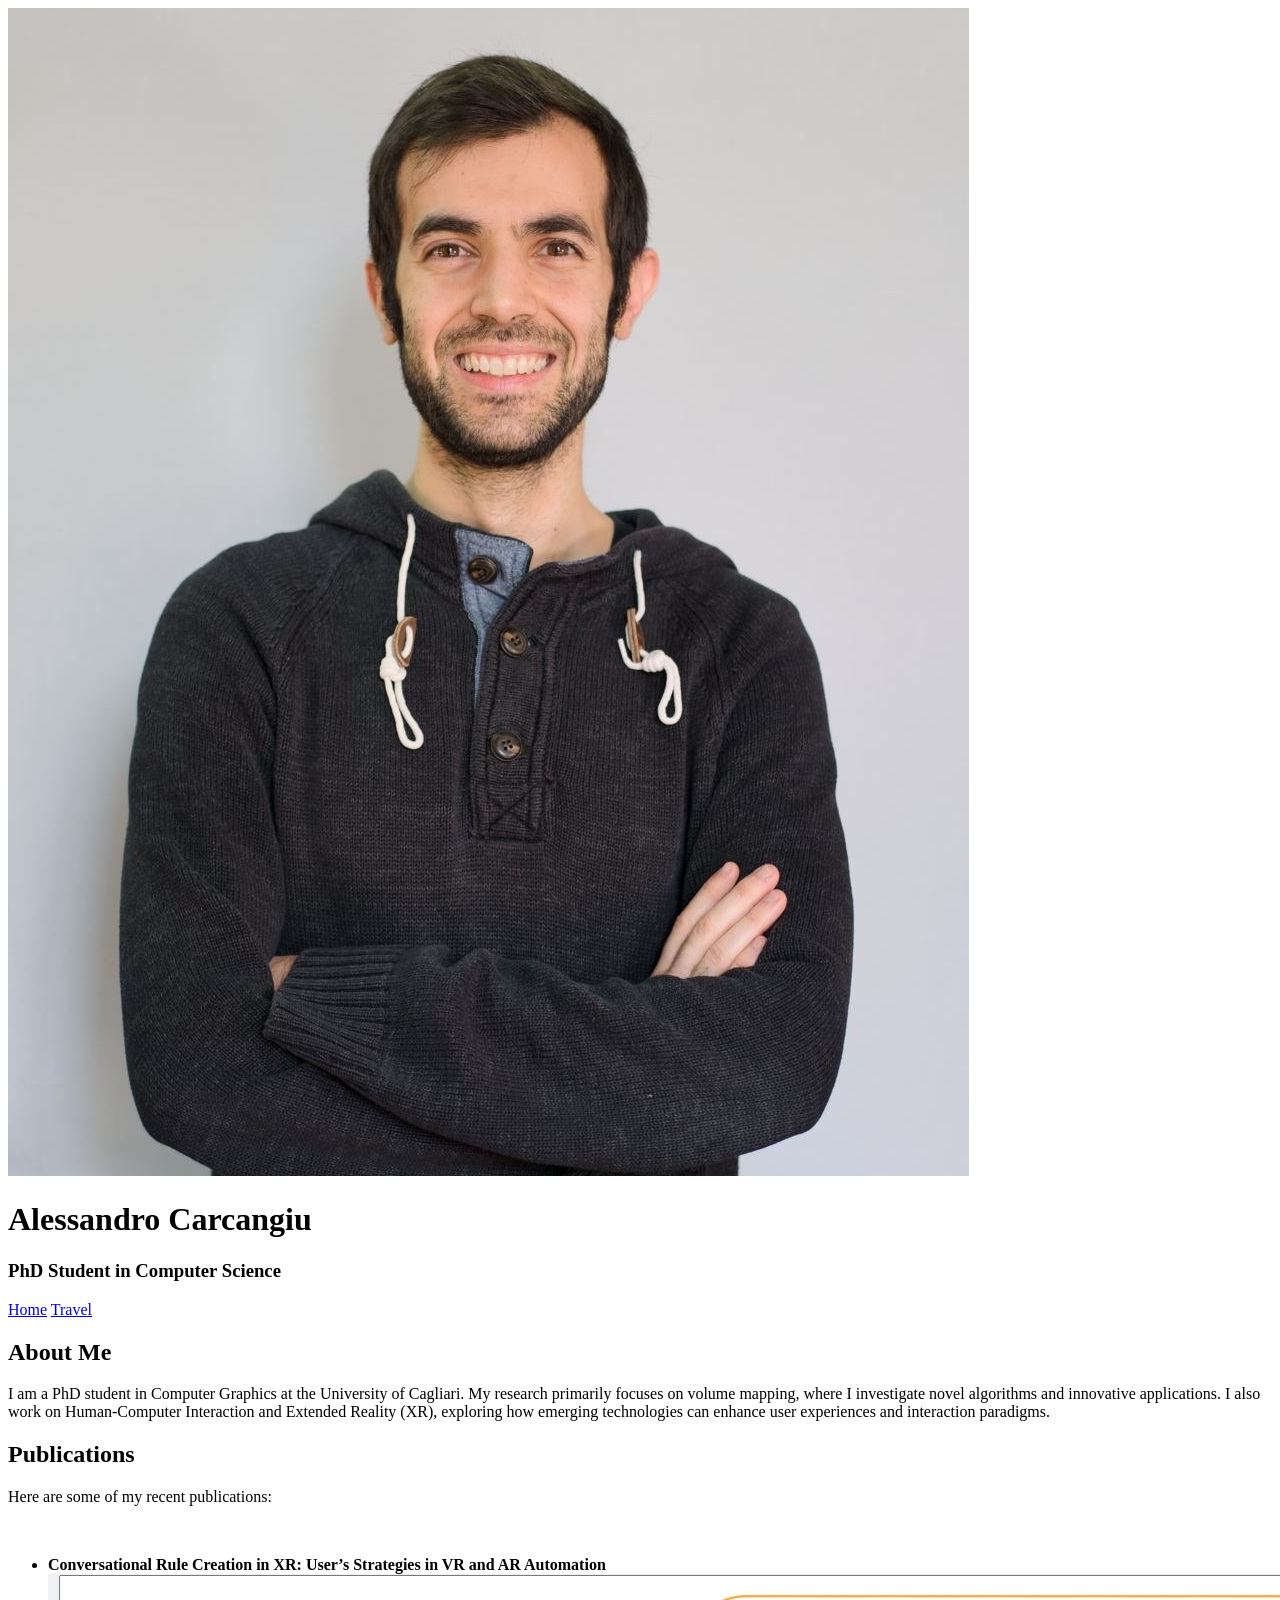
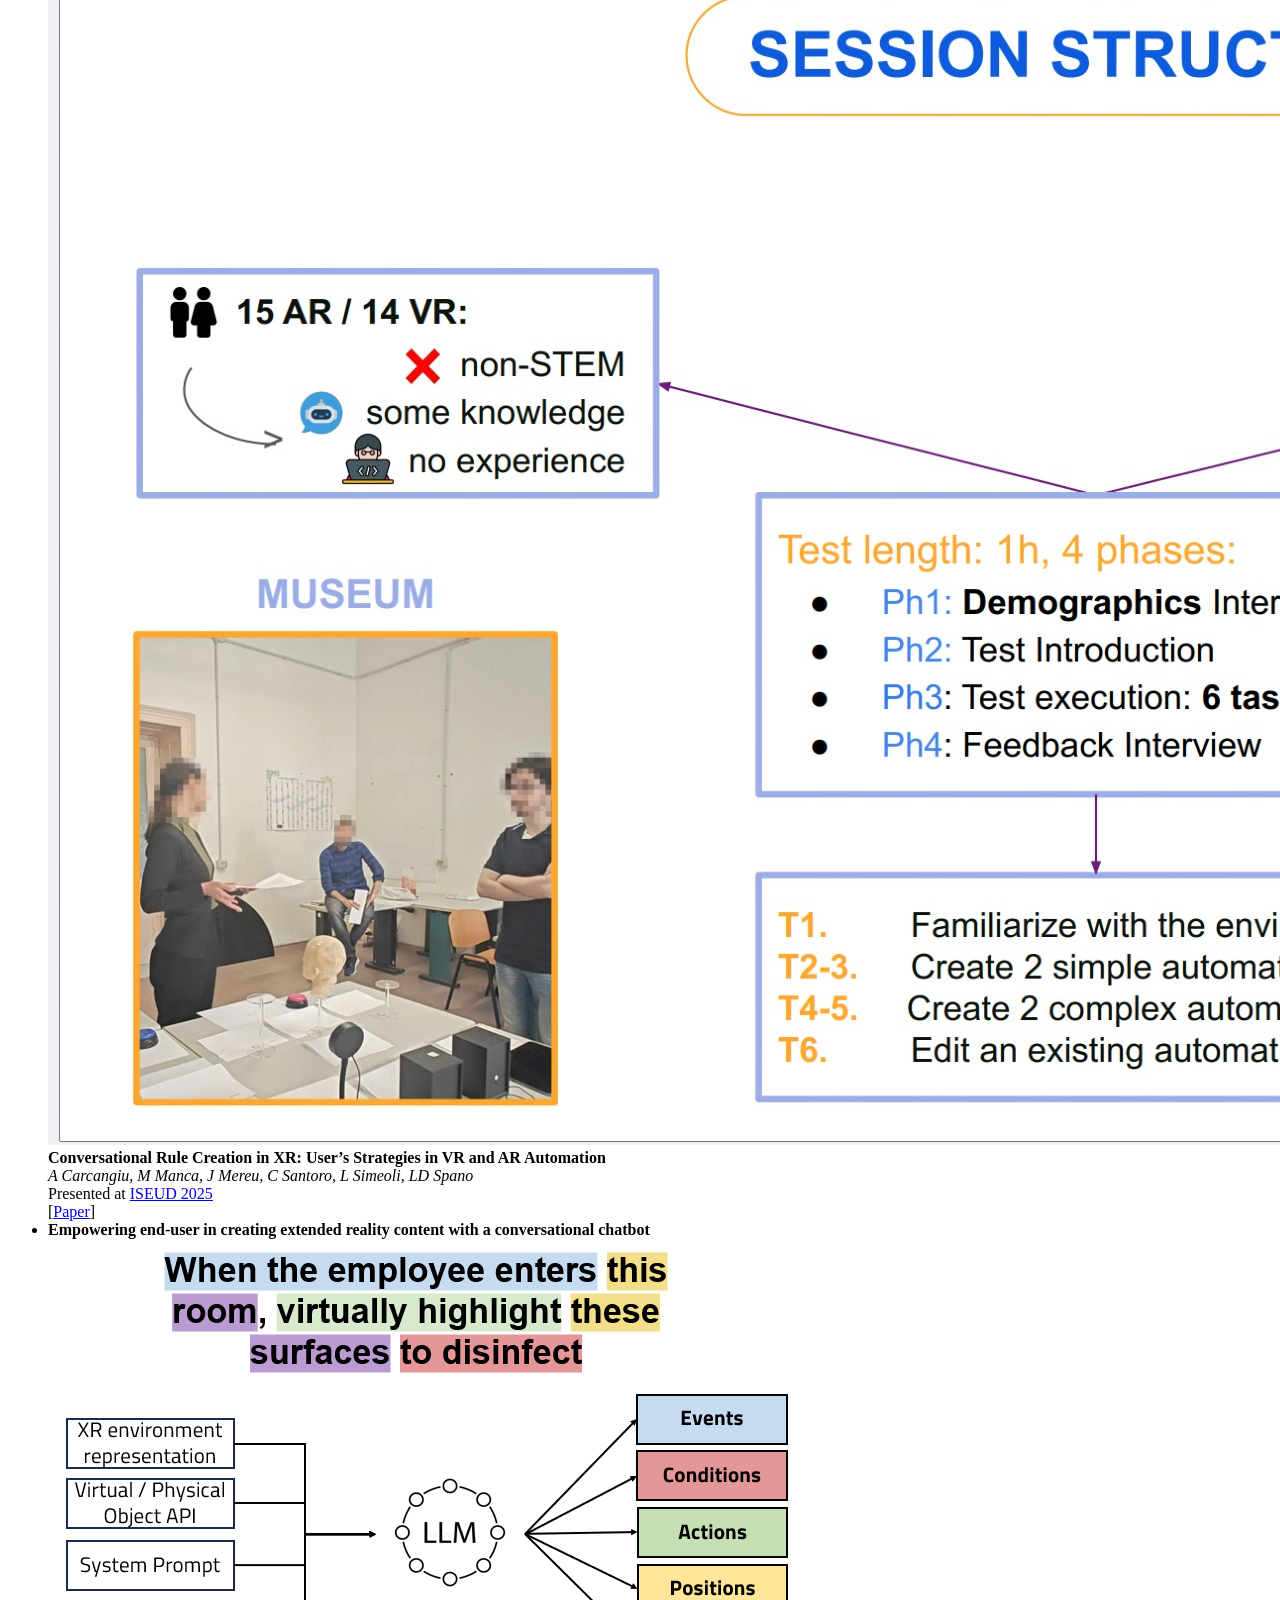
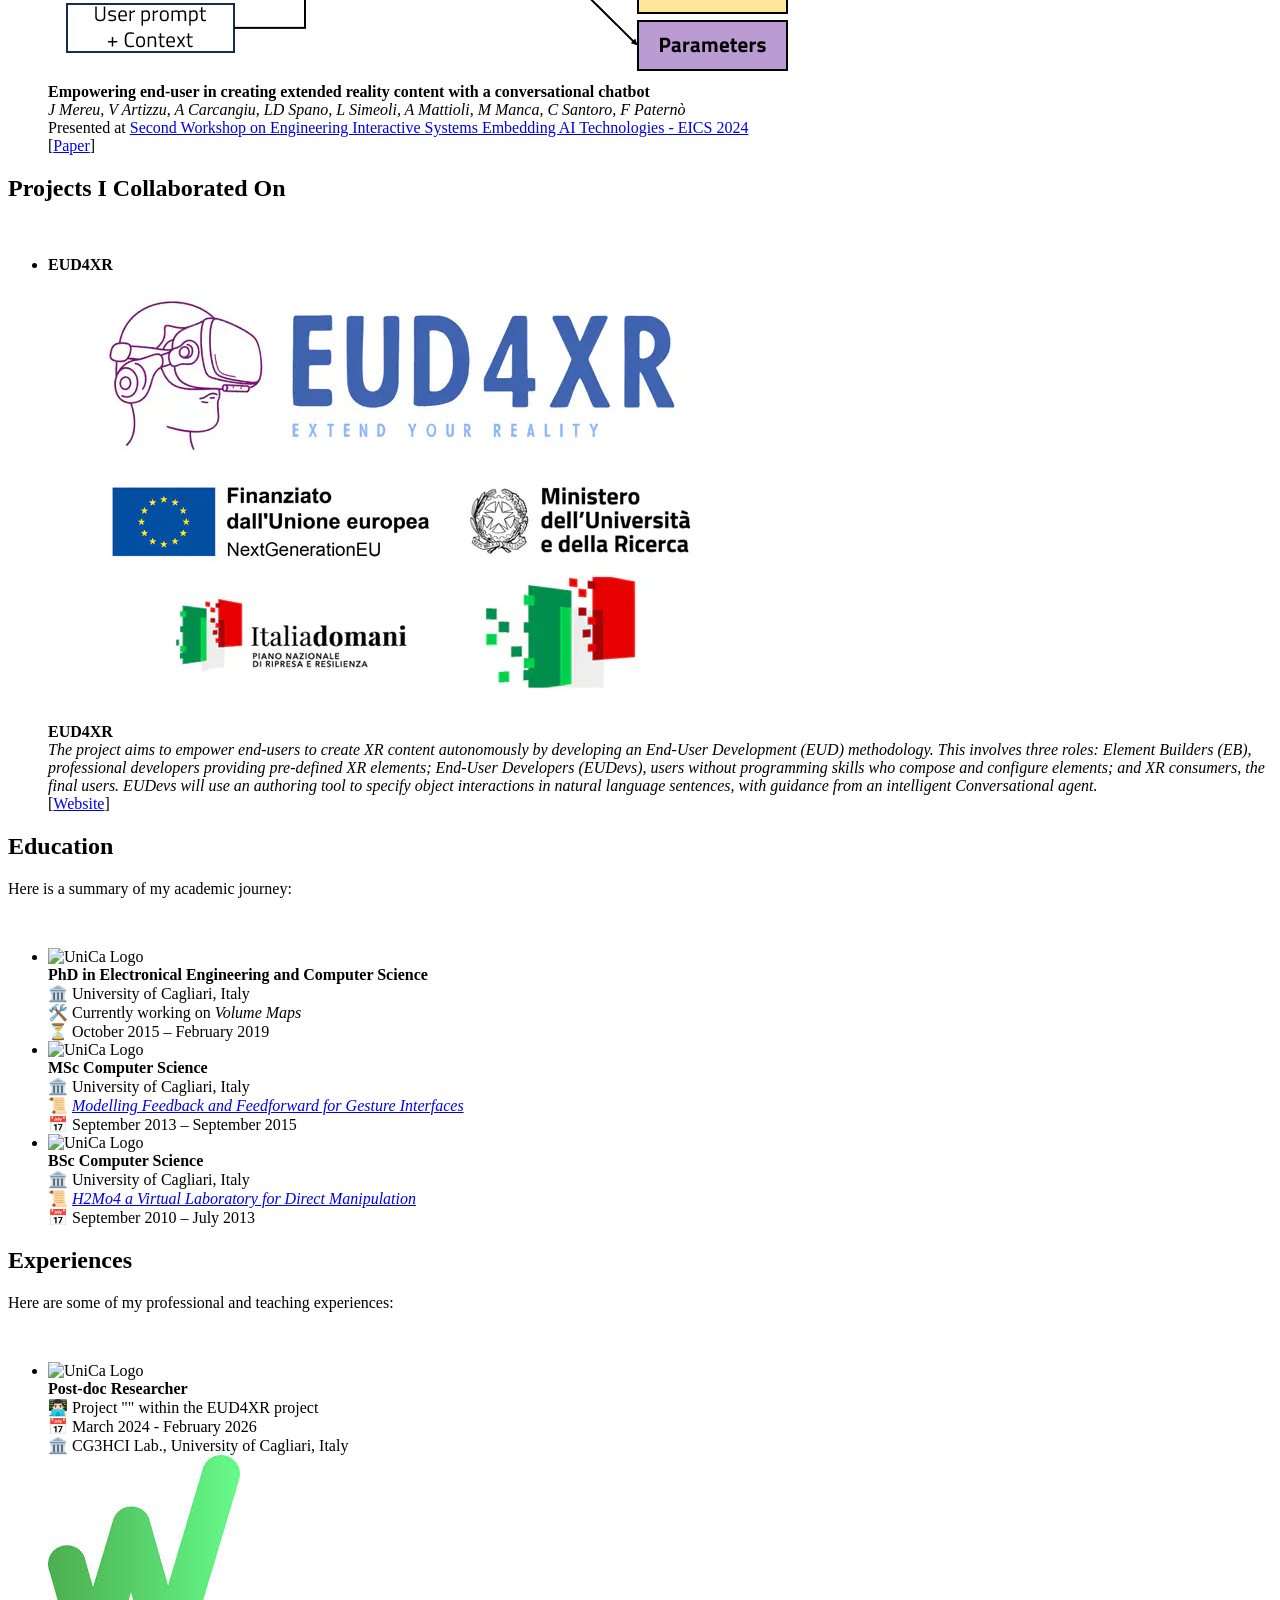
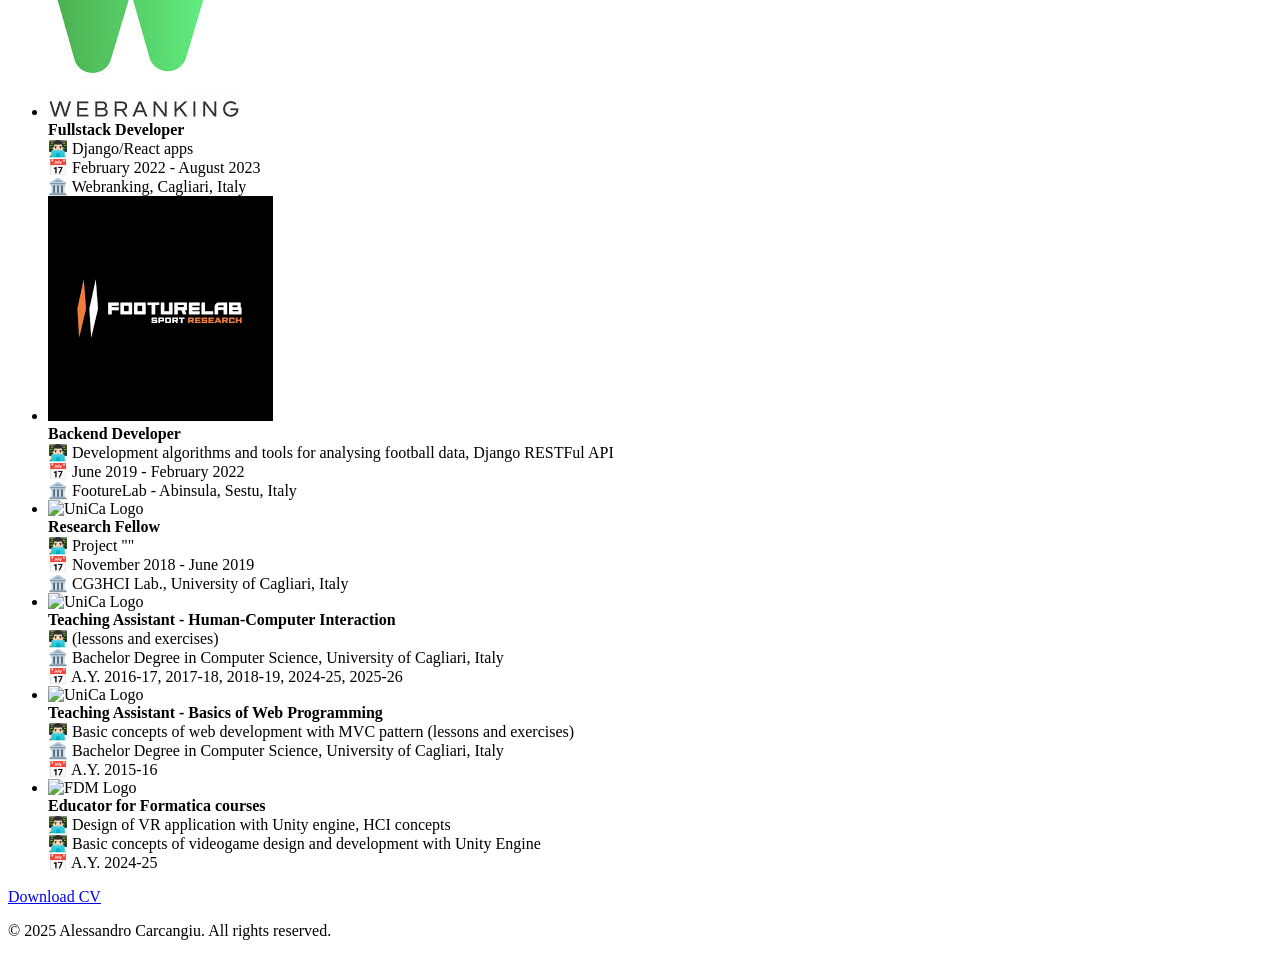
==== index.html @ c8644845 "modify homepage content" ====
<!DOCTYPE html>
<html lang="en">
<head>
    <meta charset="UTF-8">
    <meta name="viewport" content="width=device-width, initial-scale=1.0">
    <title>Alessandro Carcangiu | Post-doc Researcher</title>
    <link rel="stylesheet" href="styles.css">
</head>
<body>
    <header>
        <div class="container header-flex">
            <img src="media/profile_pic.jpg" alt="Profile Picture" class="profile-pic">
            <div>
                <h1>Alessandro Carcangiu</h1>
                <!--
                <div class="nickname-subtitle"><em>MisterBarabbass</em></div>
                -->
                <h3>PhD Student in Computer Science</h3>
                <nav>
                    <a href="index.html" class="active">Home</a>
                    <!--<a href="music.html">Playlists</a>-->
                    <a href="places.html">Travel</a>
                    <!--<a href="photo.html">Photos</a>-->
                </nav>
            </div>
        </div>
    </header>
    <main class="container">
        <section class="about">
            <h2>About Me</h2>
            <p>I am a PhD student in Computer Graphics at the University of Cagliari. My research primarily focuses on volume mapping, where I investigate novel algorithms and innovative applications. I also work on Human-Computer Interaction and Extended Reality (XR), exploring how emerging technologies can enhance user experiences and interaction paradigms.</p>
        </section>
        <section class="publications">
            <h2>Publications</h2>
            <p>Here are some of my recent publications:</p>
            <br>
            <ul>
                <li>
                  <strong class="publication-title-mobile">Conversational Rule Creation in XR: User’s Strategies in VR and AR Automation</strong>
                  <div class="publication-row">
                    <img class="publication-thumb" src="media/teasers/conversational_2025.jpg" alt="Conversational Rule Creation Teaser">
                    <div class="publication-main">
                      <strong class="publication-title">Conversational Rule Creation in XR: User’s Strategies in VR and AR Automation</strong>
                      <div class="publication-cite">
                        <div class="publication-cite-line"></div>
                        <div class="publication-cite-content">
                          <div class="university"><i>A Carcangiu, M Manca, J Mereu, C Santoro, L Simeoli, LD Spano</i></div>
                          <div class="university">Presented at <a href="https://iseud2025.ubicomp.net/">ISEUD 2025</a></div>
                          <div class="university">[<a href="https://link.springer.com/chapter/10.1007/978-3-031-95452-8_4">Paper</a>]</div>
                        </div>
                      </div>
                    </div>
                  </div>
                </li>
                <li>
                  <strong class="publication-title-mobile">Empowering end-user in creating extended reality content with a conversational chatbot</strong>
                  <div class="publication-row">
                    <img class="publication-thumb" src="media/teasers/empowering_2024.png" alt="AR TutorialKit Teaser">
                    <div class="publication-main">
                      <strong class="publication-title">Empowering end-user in creating extended reality content with a conversational chatbot</strong>
                      <div class="publication-cite">
                        <div class="publication-cite-line"></div>
                        <div class="publication-cite-content">
                          <div class="university"><i>J Mereu, V Artizzu, A Carcangiu, LD Spano, L Simeoli, A Mattioli, M Manca, C Santoro, F Paternò</i></div>
                          <div class="university">Presented at <a href="https://sites.google.com/view/engineering-interactive-system/home">Second Workshop on Engineering Interactive Systems Embedding AI Technologies - EICS 2024</a></div>
                          <div class="university">[<a href="https://iris.cnr.it/retrieve/e57998b5-5fe1-4bdd-93ee-cd7bbe9f5572/preprint-EISEAIT_2024_paper_10.pdf">Paper</a>]</div>
                        </div>
                      </div>
                    </div>
                  </div>
                </li>
            </ul>
        </section>

        <section class="projects">
            <h2>Projects I Collaborated On</h2>
            <br>
            <ul>
                <li>
                  <strong class="publication-title-mobile">EUD4XR</strong>
                  <div class="publication-row">
                    <img class="publication-thumb" src="media/teasers/eud4xr.png" alt="EUD4XR Teaser">
                    <div class="publication-main">
                      <strong class="publication-title">EUD4XR</strong>
                      <div class="publication-cite">
                        <div class="publication-cite-line"></div>
                        <div class="publication-cite-content">
                          <div class="university"><i>The project aims to empower end-users to create XR content autonomously by developing an End-User Development (EUD) methodology. This involves three roles: Element Builders (EB), professional developers providing pre-defined XR elements; End-User Developers (EUDevs), users without programming skills who compose and configure elements; and XR consumers, the final users. EUDevs will use an authoring tool to specify object interactions in natural language sentences, with guidance from an intelligent Conversational agent.</i></div>
                          <div class="university">[<a href="https://prin.unica.it/eud4xr/">Website</a>]</div>
                        </div>
                      </div>
                    </div>
                  </div>
                </li>
            </ul>
        </section>

        <section class="resume">
            <h2>Education</h2>
            <p>Here is a summary of my academic journey:</p>
            <br>
            <ul>
                <li>
                  <div class="resume-entry">
                    <div class="resume-logo-col">
                      <img src="media/unica_logo.png" alt="UniCa Logo" class="unica-logo">
                    </div>
                    <div class="resume-content-col">
                      <div><strong>PhD in Electronical Engineering and Computer Science</strong></div>
                      <div class="university">🏛️ University of Cagliari, Italy</div>
                      <div class="university">🛠️ Currently working on <i>Volume Maps</i></div>
                      <div class="university">⏳ October 2015 – February 2019</div>
                    </div>
                  </div>
                </li>
                <li>
                  <div class="resume-entry">
                    <div class="resume-logo-col">
                      <img src="media/unica_logo.png" alt="UniCa Logo" class="unica-logo">
                    </div>
                    <div class="resume-content-col">
                      <div><strong>MSc Computer Science</strong></div>
                      <div class="university">🏛️ University of Cagliari, Italy</div>
                      <div class="university">📜 <a href="https://github.com/AlessandroCarcangiu/AlessandroCarcangiu/blob/main/Tesi_Magistrale_Alessandro_Carcangiu.pdf"><i>Modelling Feedback and Feedforward for Gesture Interfaces</i></a></div>
                      <div class="university">📅 September 2013 – September 2015</div>
                    </div>
                  </div>
                </li>
                <li>
                  <div class="resume-entry">
                    <div class="resume-logo-col">
                      <img src="media/unica_logo.png" alt="UniCa Logo" class="unica-logo">
                    </div>
                    <div class="resume-content-col">
                      <div><strong>BSc Computer Science</strong></div>
                      <div class="university">🏛️ University of Cagliari, Italy</div>
                      <div class="university">📜 <a href="https://github.com/AlessandroCarcangiu/AlessandroCarcangiu/blob/main/Tesi_Triennale_Alessandro_Carcangiu.pdf"><i>H2Mo4 a Virtual Laboratory for Direct Manipulation</i></a></div>
                      <div class="university">📅 September 2010 – July 2013</div>
                    </div>
                  </div>
                </li>
            </ul>
        </section>

        <section class="experiences">
            <h2>Experiences</h2>
            <p>Here are some of my professional and teaching experiences:</p>
            <br>
            <ul>
                <li>
                    <div class="resume-entry">
                        <div class="resume-logo-col">
                            <img src="media/unica_logo.png" alt="UniCa Logo" class="unica-logo">
                        </div>
                        <div class="resume-content-col">
                            <div><strong>Post-doc Researcher</strong></div>
                            <div class="university">👨🏻‍💻 Project "" within the EUD4XR project</div>
                            <div class="university">📅 March 2024 - February 2026</div>
                            <div class="university">🏛️ CG3HCI Lab., University of Cagliari, Italy</div>
                        </div>
                    </div>
                </li>
                <li>
                    <div class="resume-entry">
                        <div class="resume-logo-col">
                            <img src="media/webranking_logo.jpeg" alt="Webranking Logo" class="unica-logo">
                        </div>
                        <div class="resume-content-col">
                            <div><strong>Fullstack Developer</strong></div>
                            <div class="university">👨🏻‍💻 Django/React apps</div>
                            <div class="university">📅 February 2022 - August 2023</div>
                            <div class="university">🏛️ Webranking, Cagliari, Italy</div>
                        </div>
                    </div>
                </li>
                <li>
                    <div class="resume-entry">
                        <div class="resume-logo-col">
                            <img src="media/footurelab_logo.png" alt="Footurelab Logo" class="unica-logo">
                        </div>
                        <div class="resume-content-col">
                            <div><strong>Backend Developer</strong></div>
                            <div class="university">👨🏻‍💻 Development algorithms and tools for analysing football data, Django RESTFul API</div>
                            <div class="university">📅 June 2019 - February 2022</div>
                            <div class="university">🏛️ FootureLab - Abinsula, Sestu, Italy</div>
                        </div>
                    </div>
                </li>
                <li>
                    <div class="resume-entry">
                        <div class="resume-logo-col">
                            <img src="media/unica_logo.png" alt="UniCa Logo" class="unica-logo">
                        </div>
                        <div class="resume-content-col">
                            <div><strong>Research Fellow</strong></div>
                            <div class="university">👨🏻‍💻 Project "" </div>
                            <div class="university">📅 November 2018 - June 2019</div>
                            <div class="university">🏛️ CG3HCI Lab., University of Cagliari, Italy</div>
                        </div>
                    </div>
                </li>
                <li>
                  <div class="resume-entry">
                    <div class="resume-logo-col">
                      <img src="media/unica_logo.png" alt="UniCa Logo" class="unica-logo">
                    </div>
                    <div class="resume-content-col">
                      <div><strong>Teaching Assistant - Human-Computer Interaction</strong></div>
                      <div class="university">👨🏻‍💻  (lessons and exercises)</div>
                      <div class="university">🏛️ Bachelor Degree in Computer Science, University of Cagliari, Italy</div>
                      <div class="university">📅 A.Y. 2016-17, 2017-18, 2018-19, 2024-25, 2025-26 </div>
                    </div>
                  </div>
                </li>
                <li>
                  <div class="resume-entry">
                    <div class="resume-logo-col">
                      <img src="media/unica_logo.png" alt="UniCa Logo" class="unica-logo">
                    </div>
                    <div class="resume-content-col">
                      <div><strong>Teaching Assistant - Basics of Web Programming</strong></div>
                      <div class="university">👨🏻‍💻 Basic concepts of web development with MVC pattern (lessons and exercises)</div>
                      <div class="university">🏛️ Bachelor Degree in Computer Science, University of Cagliari, Italy</div>
                      <div class="university">📅 A.Y. 2015-16</div>
                    </div>
                  </div>
                </li>
                <li>
                  <div class="resume-entry">
                    <div class="resume-logo-col">
                      <img src="media/fdm_logo.png" alt="FDM Logo" class="unica-logo">
                    </div>
                    <div class="resume-content-col">
                      <div><strong>Educator for Formatica courses</strong></div>
                      <div class="university">👨🏻‍💻 Design of VR application with Unity engine, HCI concepts</div>
                      <div class="university">👨🏻‍💻 Basic concepts of videogame design and development with Unity Engine</div>
                      <div class="university">📅 A.Y. 2024-25</div>
                    </div>
                  </div>
                </li>
            </ul>
        </section>

        <a href="https://github.com/AlessandroCarcangiu/AlessandroCarcangiu/blob/main/CV_AlessandroCarcangiu.pdf" class="btn">Download CV</a>

    </main>
    <footer>
        <div class="container">
            <p>&copy; 2025 Alessandro Carcangiu. All rights reserved.</p>
        </div>
    </footer>
</body>
</html>
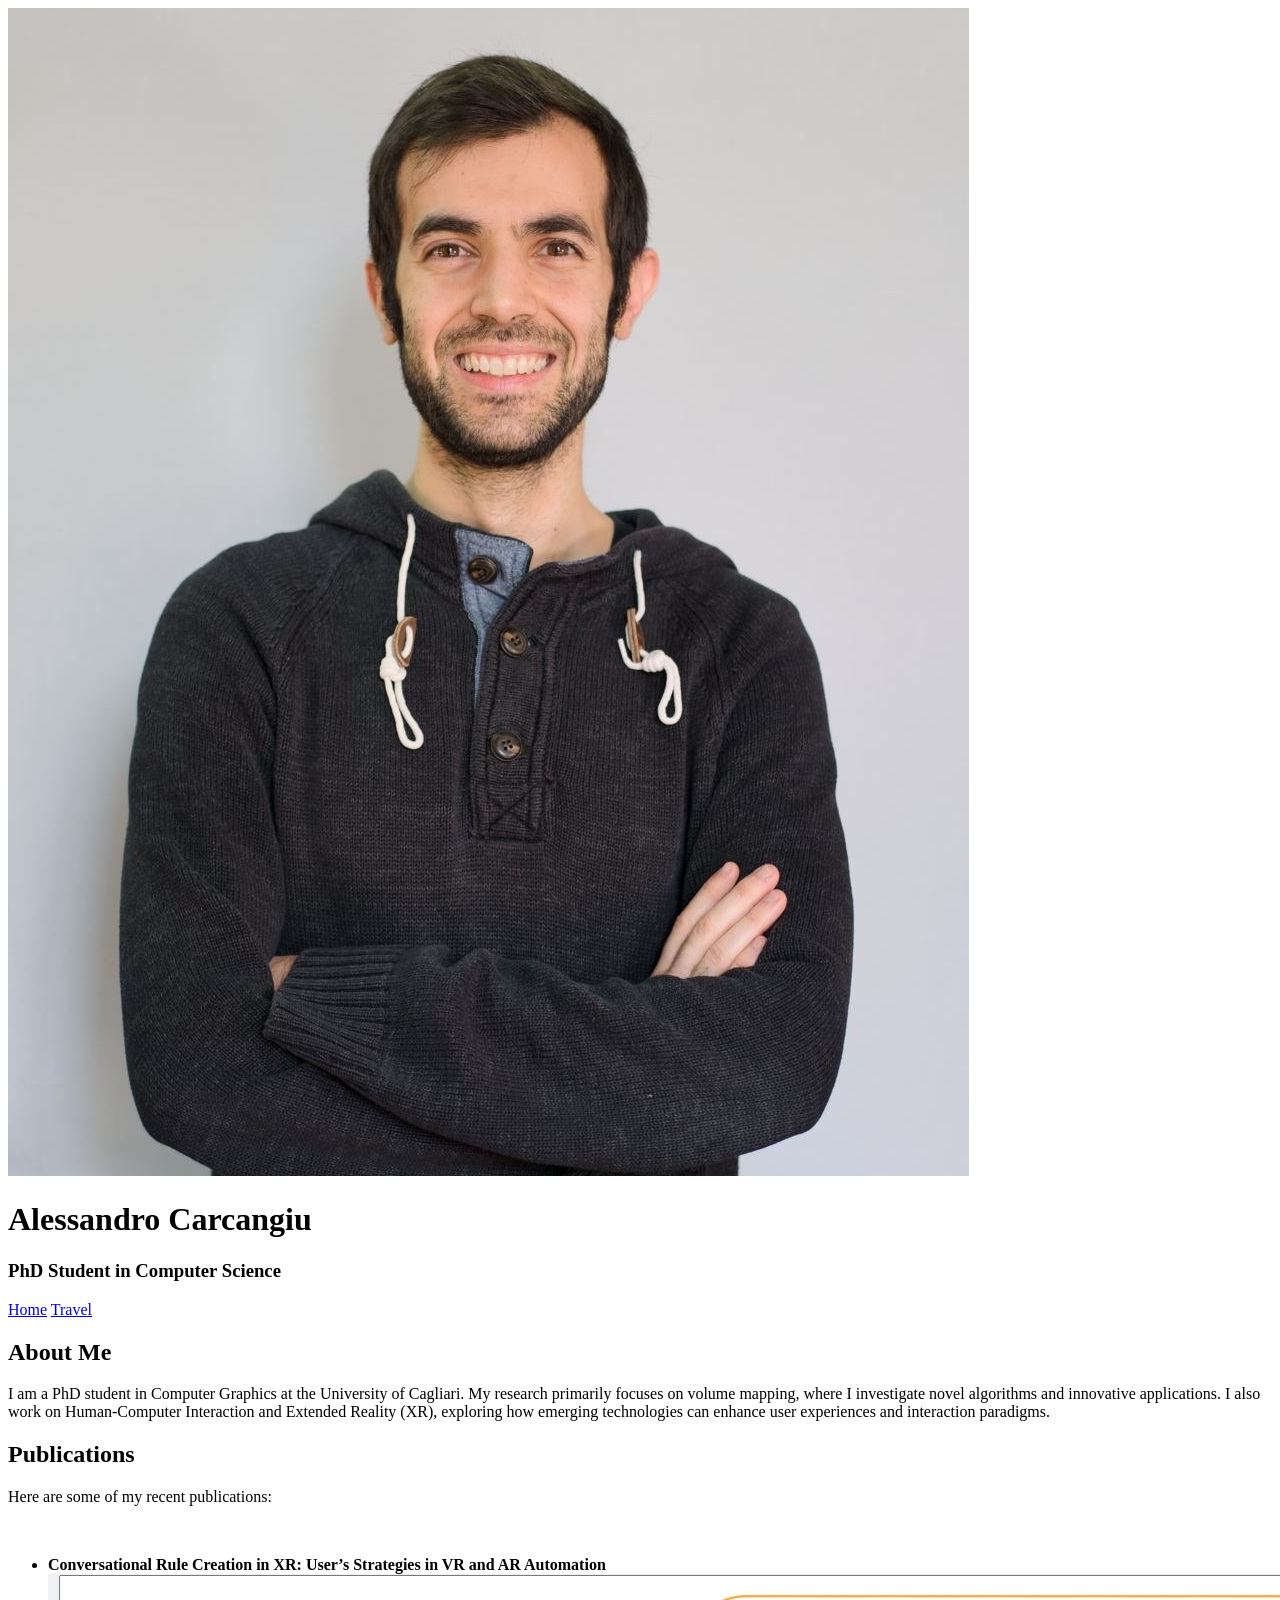
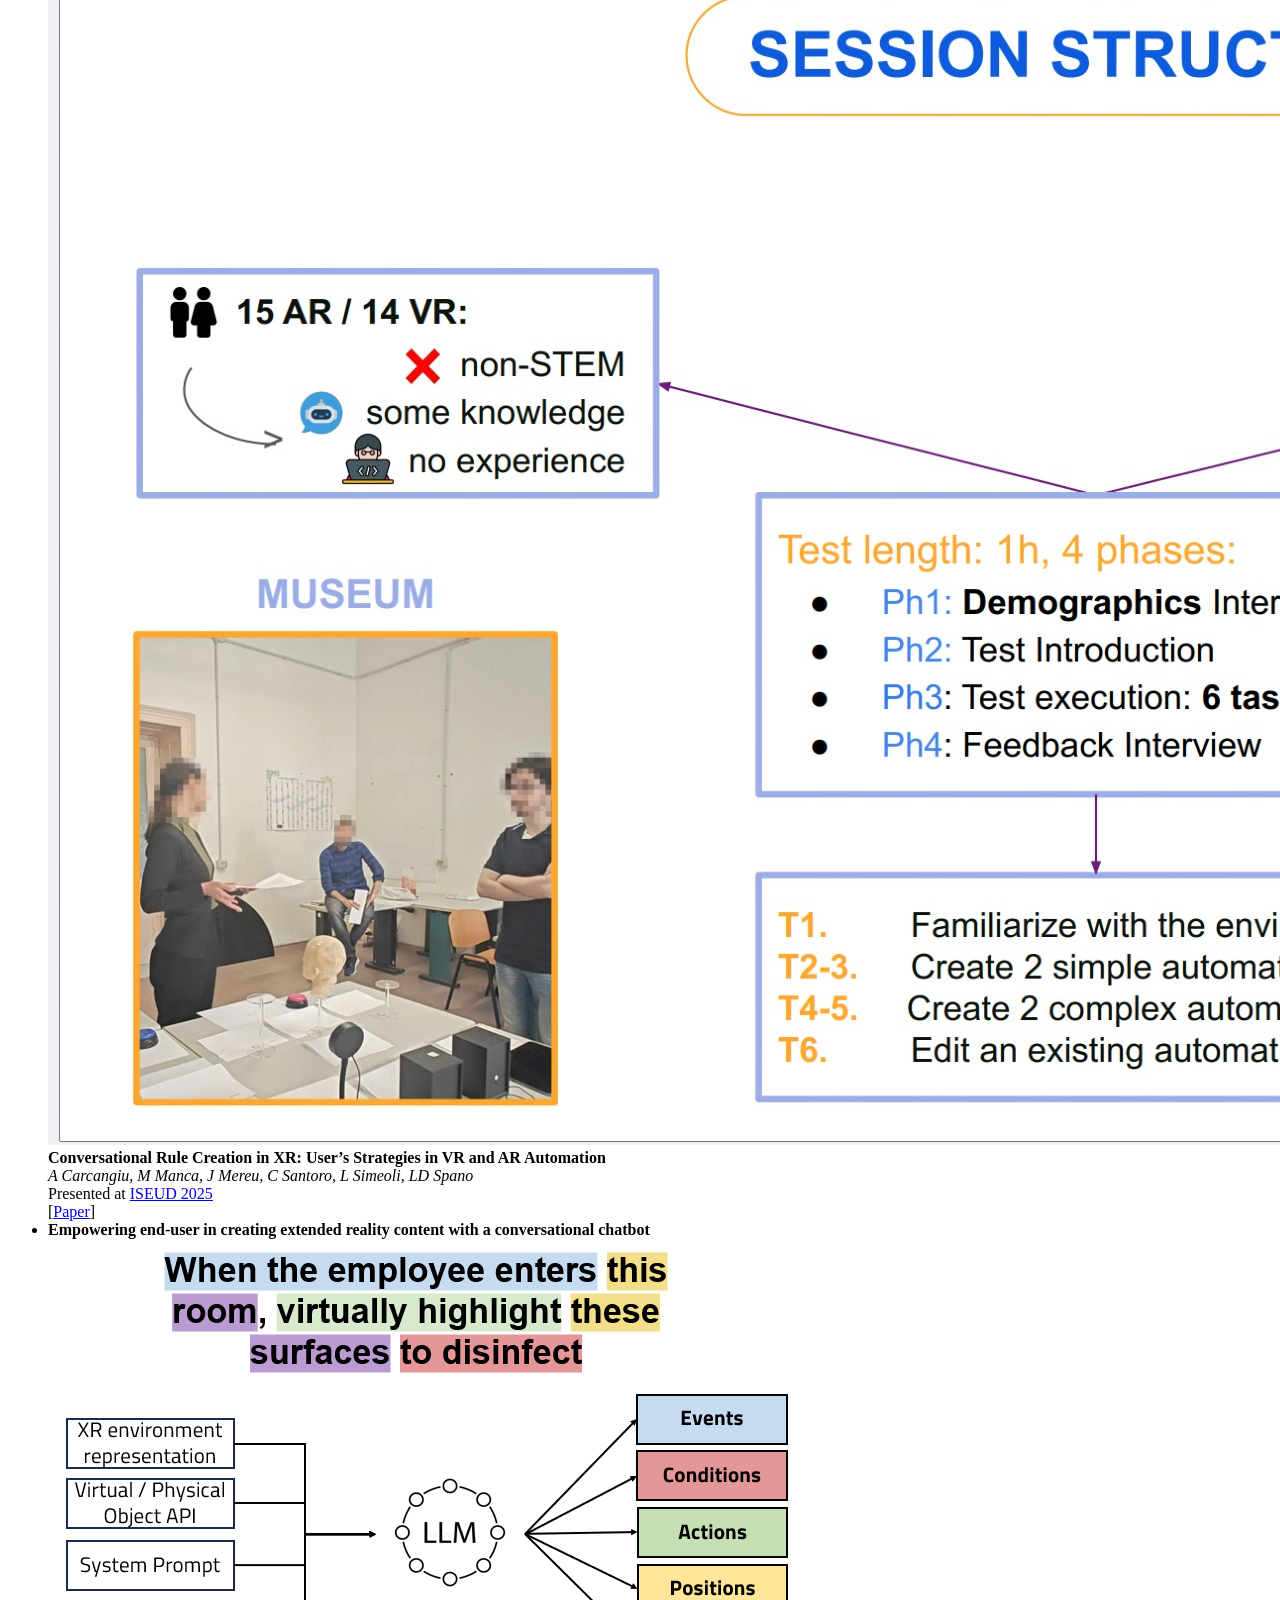
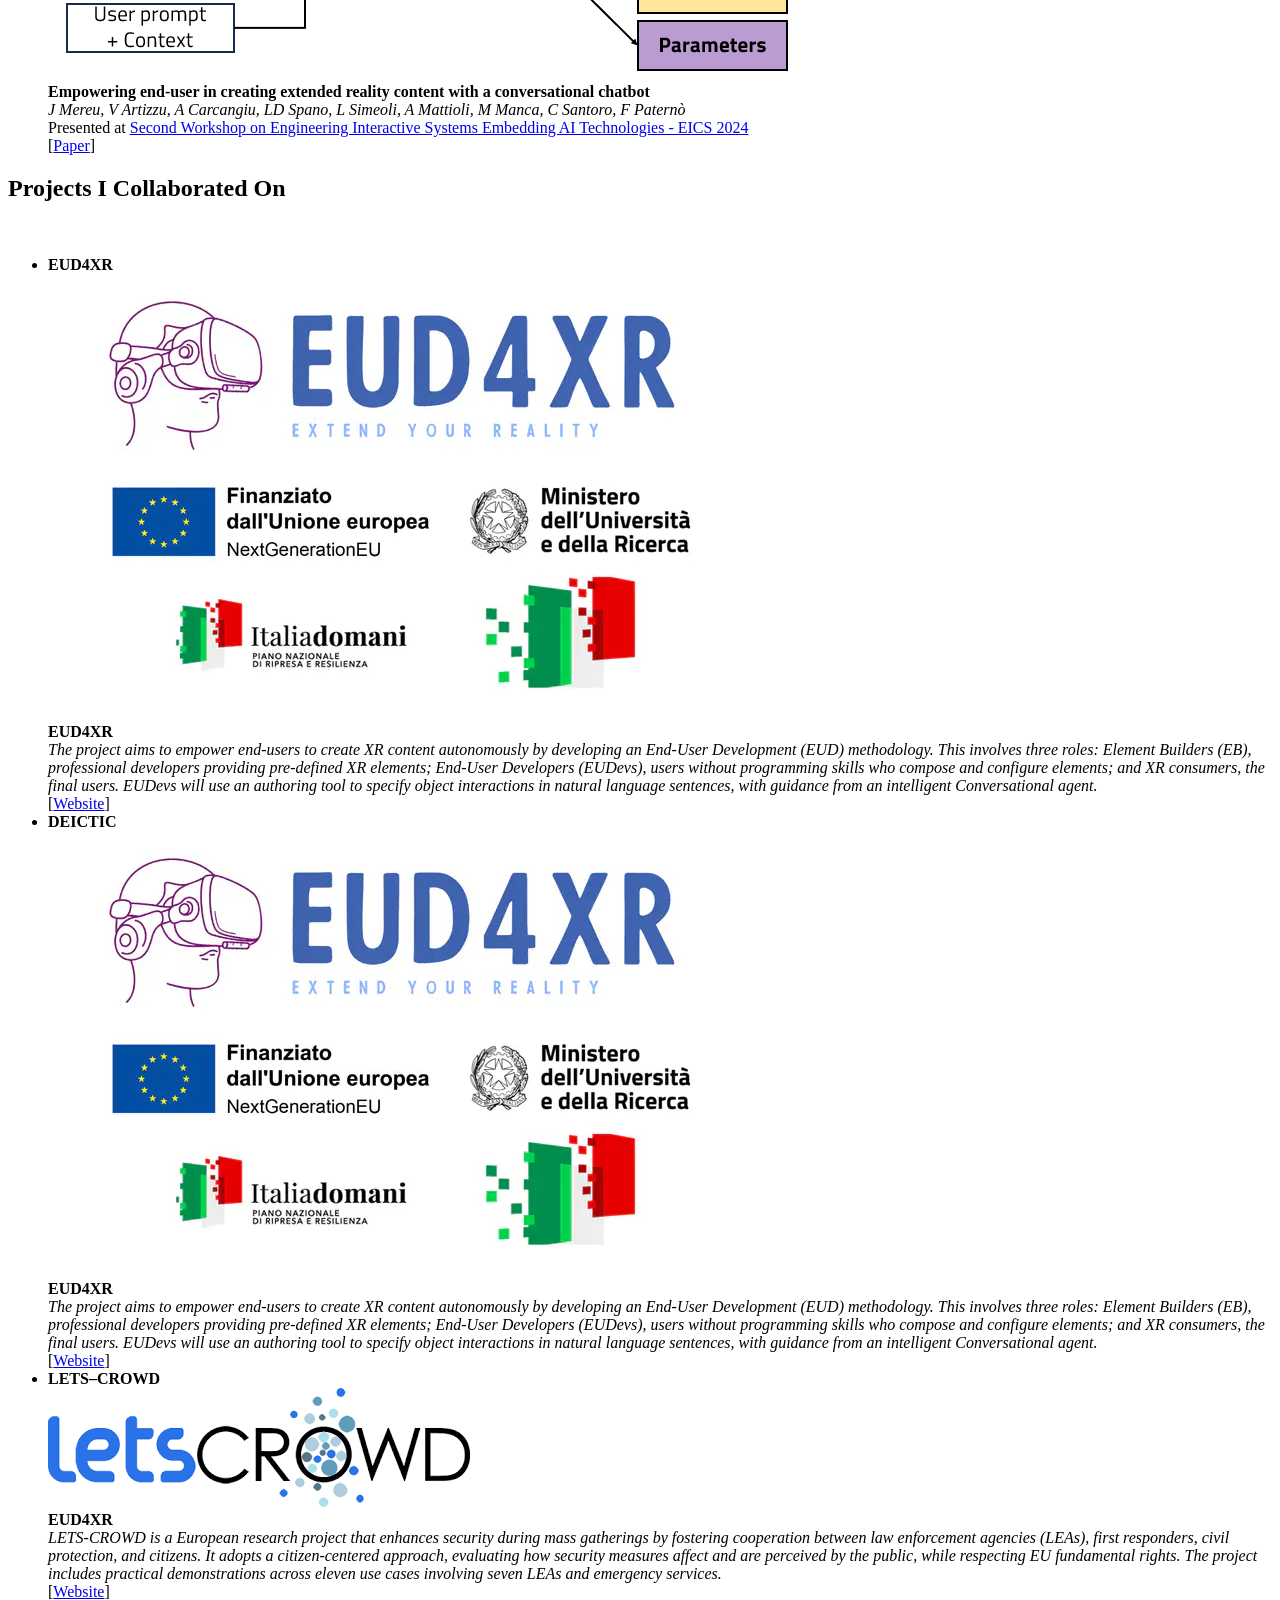
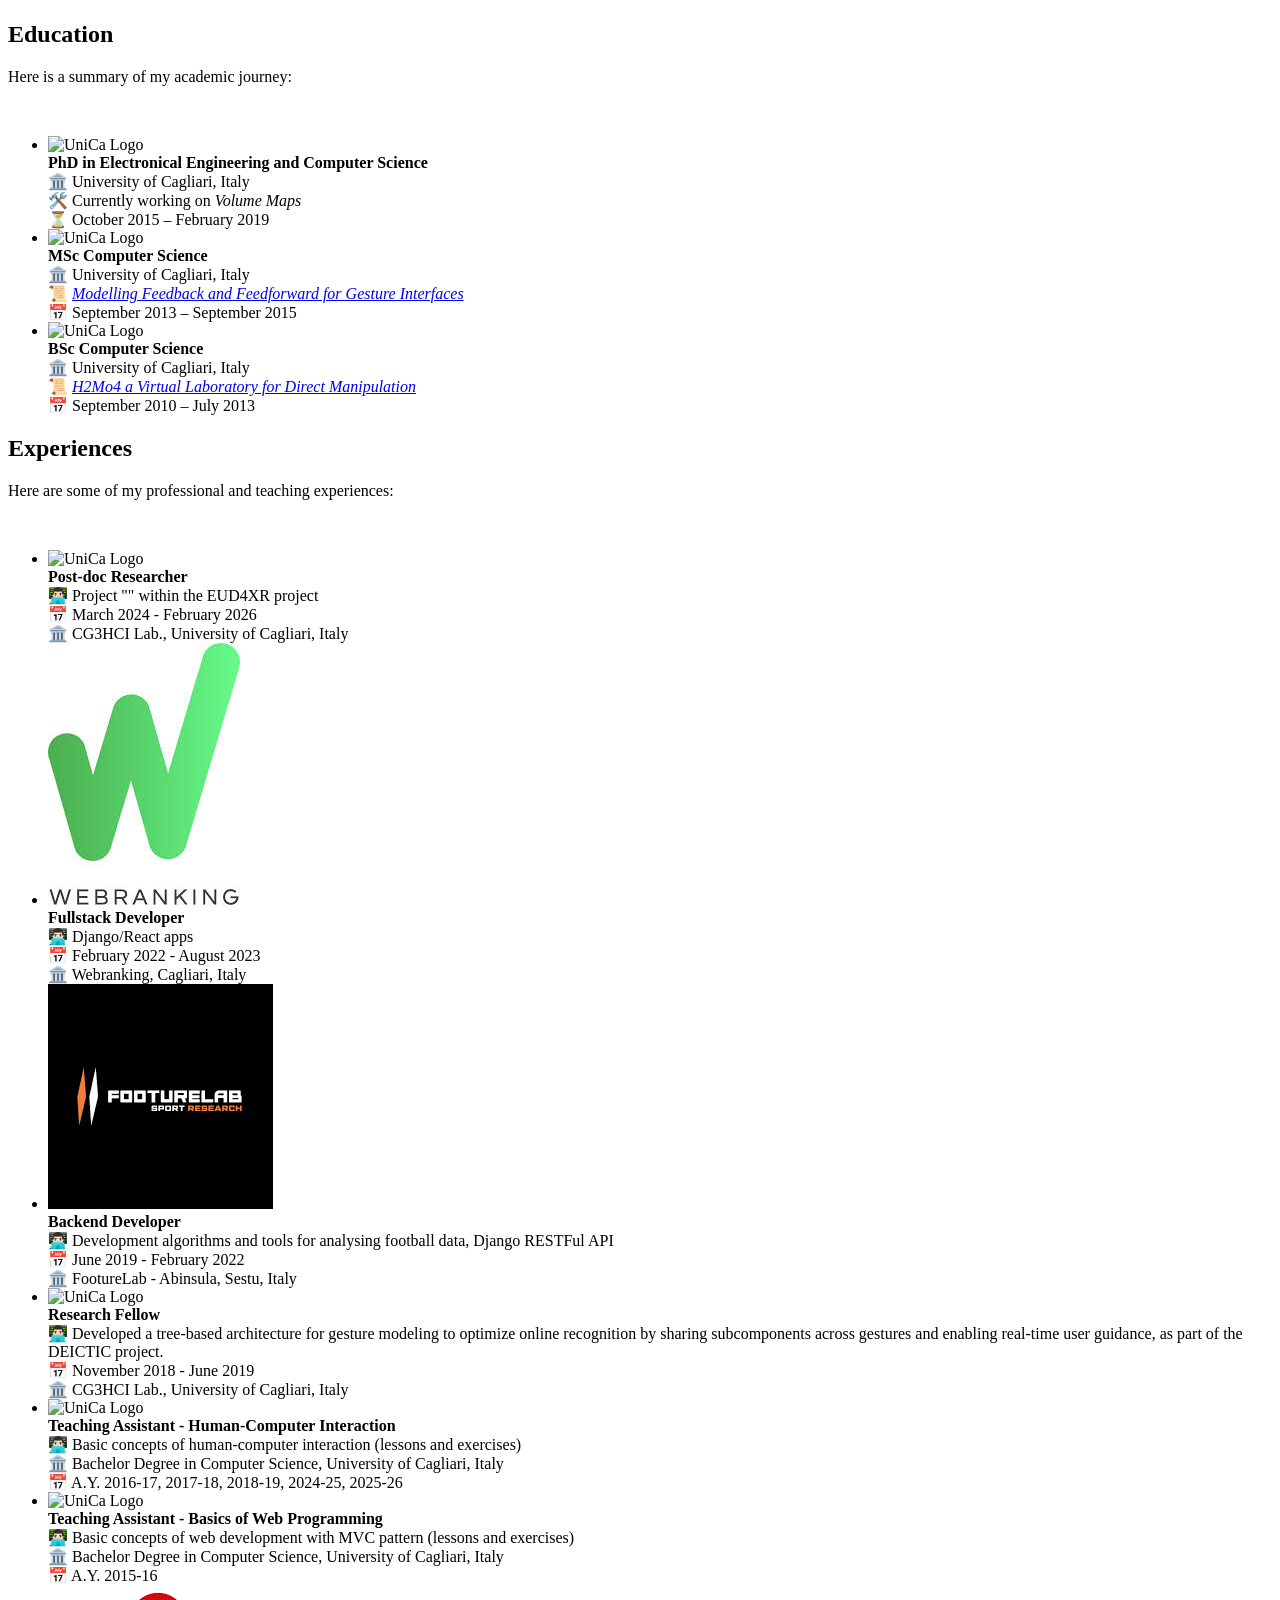
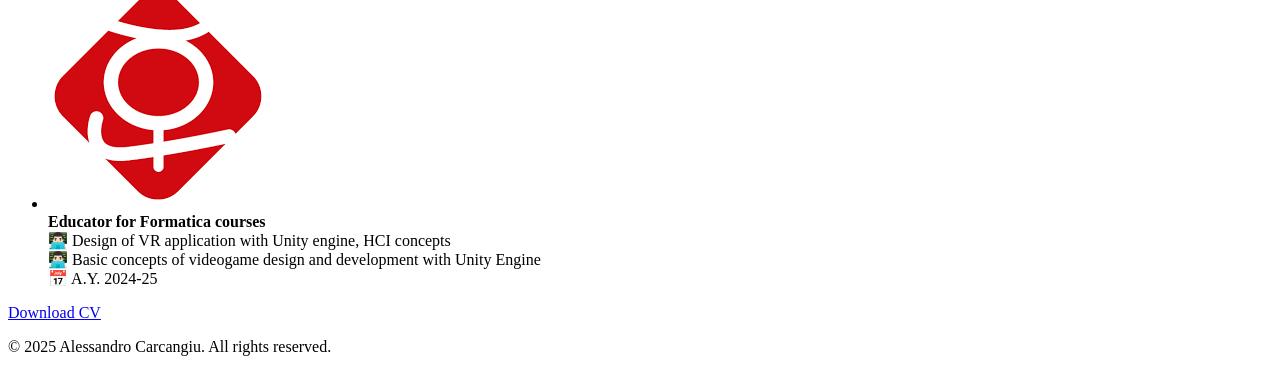
==== commit d2715859: "update homepage content" ====
--- a/index.html
+++ b/index.html
@@ -92,6 +92,38 @@
                     </div>
                   </div>
                 </li>
+                <li>
+                    <strong class="publication-title-mobile">DEICTIC</strong>
+                    <div class="publication-row">
+                        <img class="publication-thumb" src="media/teasers/eud4xr.png" alt="EUD4XR Teaser">
+                        <div class="publication-main">
+                            <strong class="publication-title">EUD4XR</strong>
+                            <div class="publication-cite">
+                                <div class="publication-cite-line"></div>
+                                <div class="publication-cite-content">
+                                    <div class="university"><i>The project aims to empower end-users to create XR content autonomously by developing an End-User Development (EUD) methodology. This involves three roles: Element Builders (EB), professional developers providing pre-defined XR elements; End-User Developers (EUDevs), users without programming skills who compose and configure elements; and XR consumers, the final users. EUDevs will use an authoring tool to specify object interactions in natural language sentences, with guidance from an intelligent Conversational agent.</i></div>
+                                    <div class="university">[<a href="https://prin.unica.it/eud4xr/">Website</a>]</div>
+                                </div>
+                            </div>
+                        </div>
+                    </div>
+                </li>
+                <li>
+                    <strong class="publication-title-mobile">LETS–CROWD</strong>
+                    <div class="publication-row">
+                        <img class="publication-thumb" src="media/teasers/letscrowd.png" alt="LETS-CROWD Teaser">
+                        <div class="publication-main">
+                            <strong class="publication-title">EUD4XR</strong>
+                            <div class="publication-cite">
+                                <div class="publication-cite-line"></div>
+                                <div class="publication-cite-content">
+                                    <div class="university"><i>LETS-CROWD is a European research project that enhances security during mass gatherings by fostering cooperation between law enforcement agencies (LEAs), first responders, civil protection, and citizens. It adopts a citizen-centered approach, evaluating how security measures affect and are perceived by the public, while respecting EU fundamental rights. The project includes practical demonstrations across eleven use cases involving seven LEAs and emergency services.</i></div>
+                                    <div class="university">[<a href="https://cordis.europa.eu/project/id/740466/it">Website</a>]</div>
+                                </div>
+                            </div>
+                        </div>
+                    </div>
+                </li>
             </ul>
         </section>
 
@@ -193,7 +225,7 @@
                         </div>
                         <div class="resume-content-col">
                             <div><strong>Research Fellow</strong></div>
-                            <div class="university">👨🏻‍💻 Project "" </div>
+                            <div class="university">👨🏻‍💻 Developed a tree-based architecture for gesture modeling to optimize online recognition by sharing subcomponents across gestures and enabling real-time user guidance, as part of the DEICTIC project.</div>
                             <div class="university">📅 November 2018 - June 2019</div>
                             <div class="university">🏛️ CG3HCI Lab., University of Cagliari, Italy</div>
                         </div>
@@ -206,7 +238,7 @@
                     </div>
                     <div class="resume-content-col">
                       <div><strong>Teaching Assistant - Human-Computer Interaction</strong></div>
-                      <div class="university">👨🏻‍💻  (lessons and exercises)</div>
+                      <div class="university">👨🏻‍💻 Basic concepts of human-computer interaction (lessons and exercises)</div>
                       <div class="university">🏛️ Bachelor Degree in Computer Science, University of Cagliari, Italy</div>
                       <div class="university">📅 A.Y. 2016-17, 2017-18, 2018-19, 2024-25, 2025-26 </div>
                     </div>
@@ -228,7 +260,7 @@
                 <li>
                   <div class="resume-entry">
                     <div class="resume-logo-col">
-                      <img src="media/fdm_logo.png" alt="FDM Logo" class="unica-logo">
+                      <img src="media/formatica_logo.png" alt="FDM Logo" class="unica-logo">
                     </div>
                     <div class="resume-content-col">
                       <div><strong>Educator for Formatica courses</strong></div>
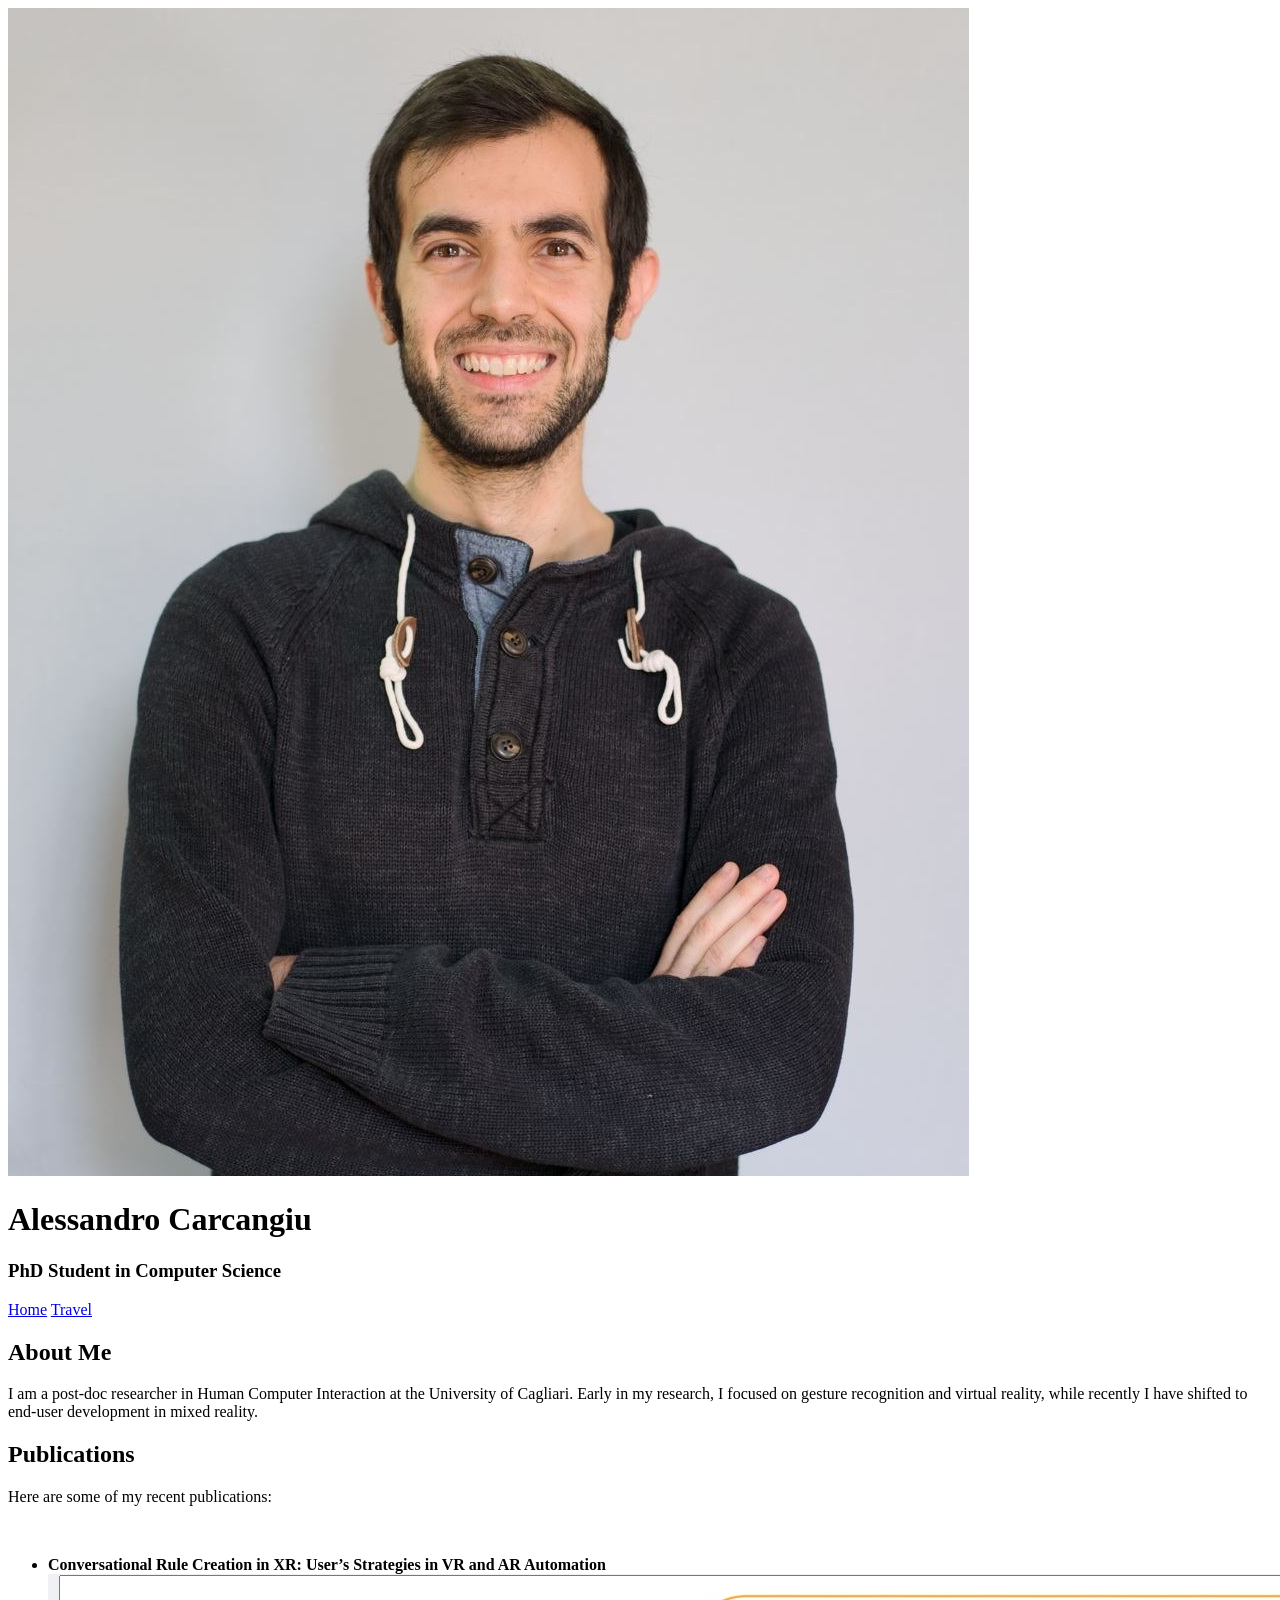
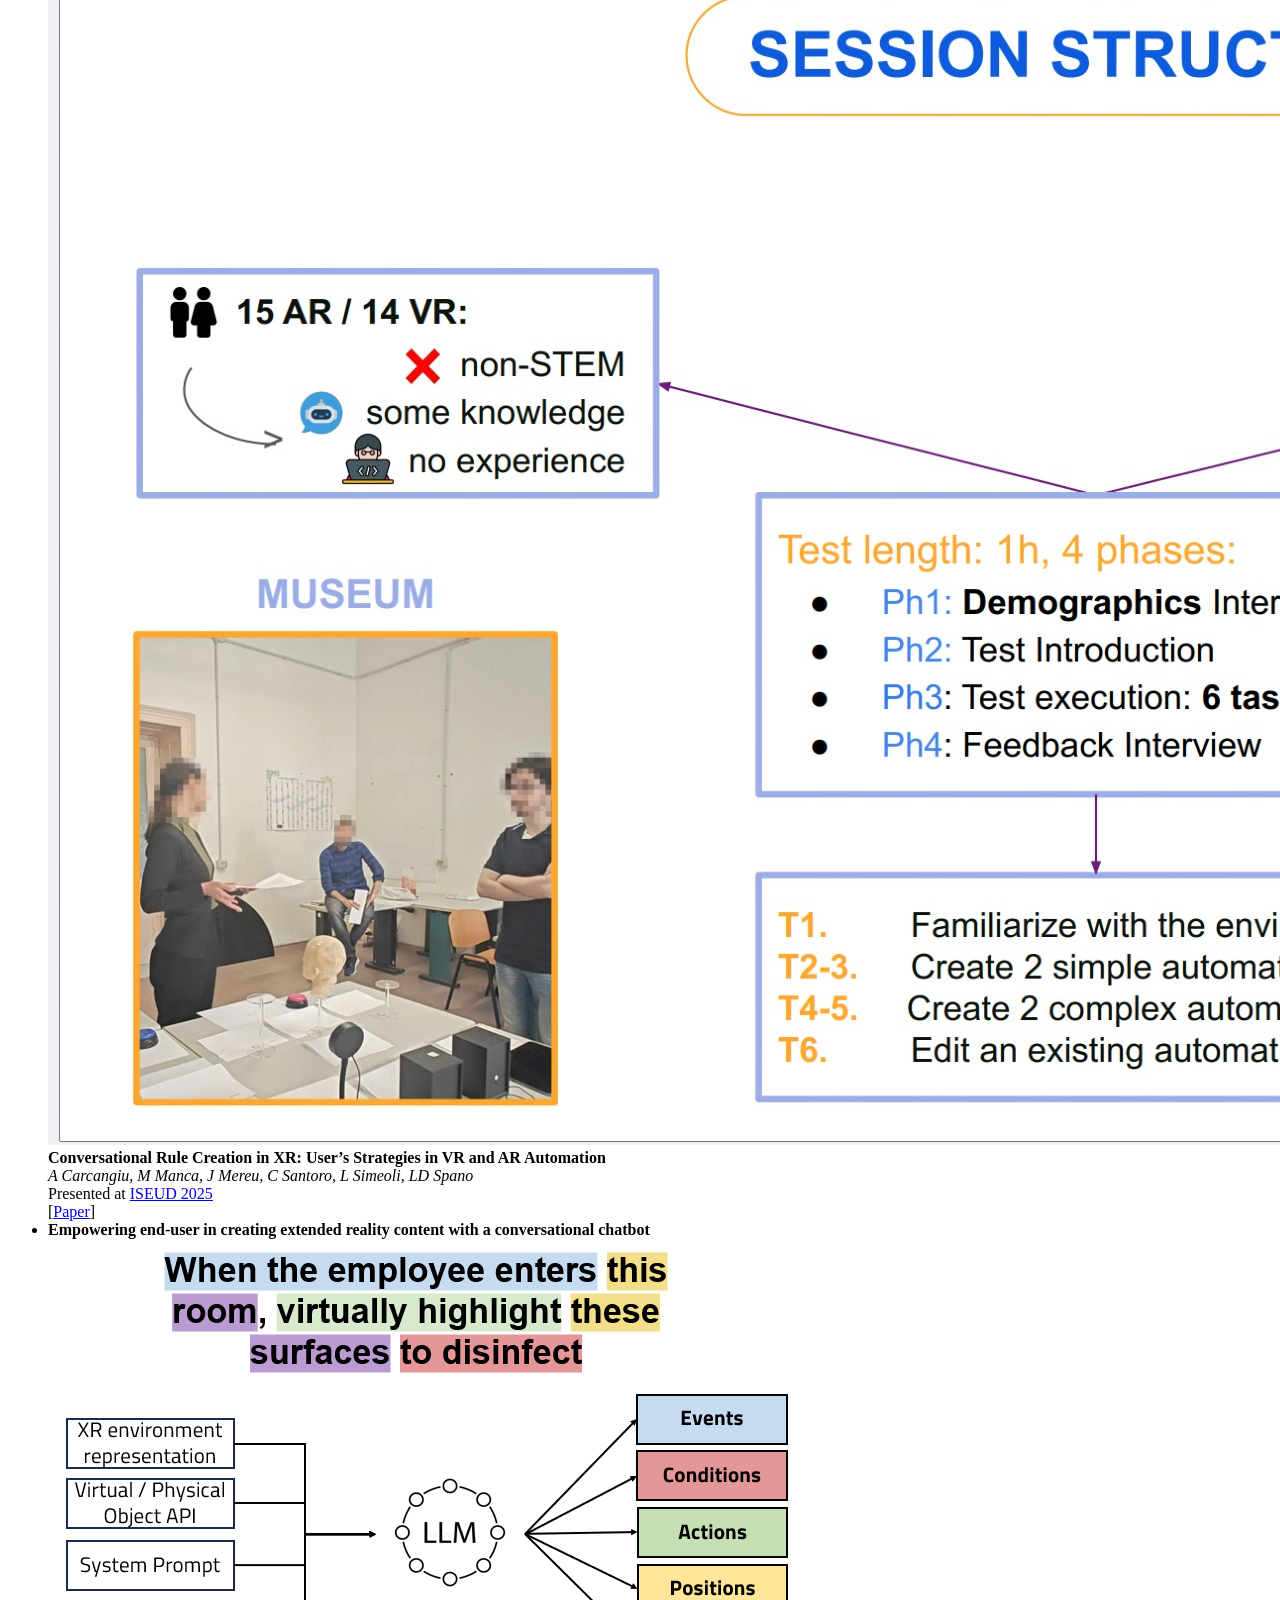
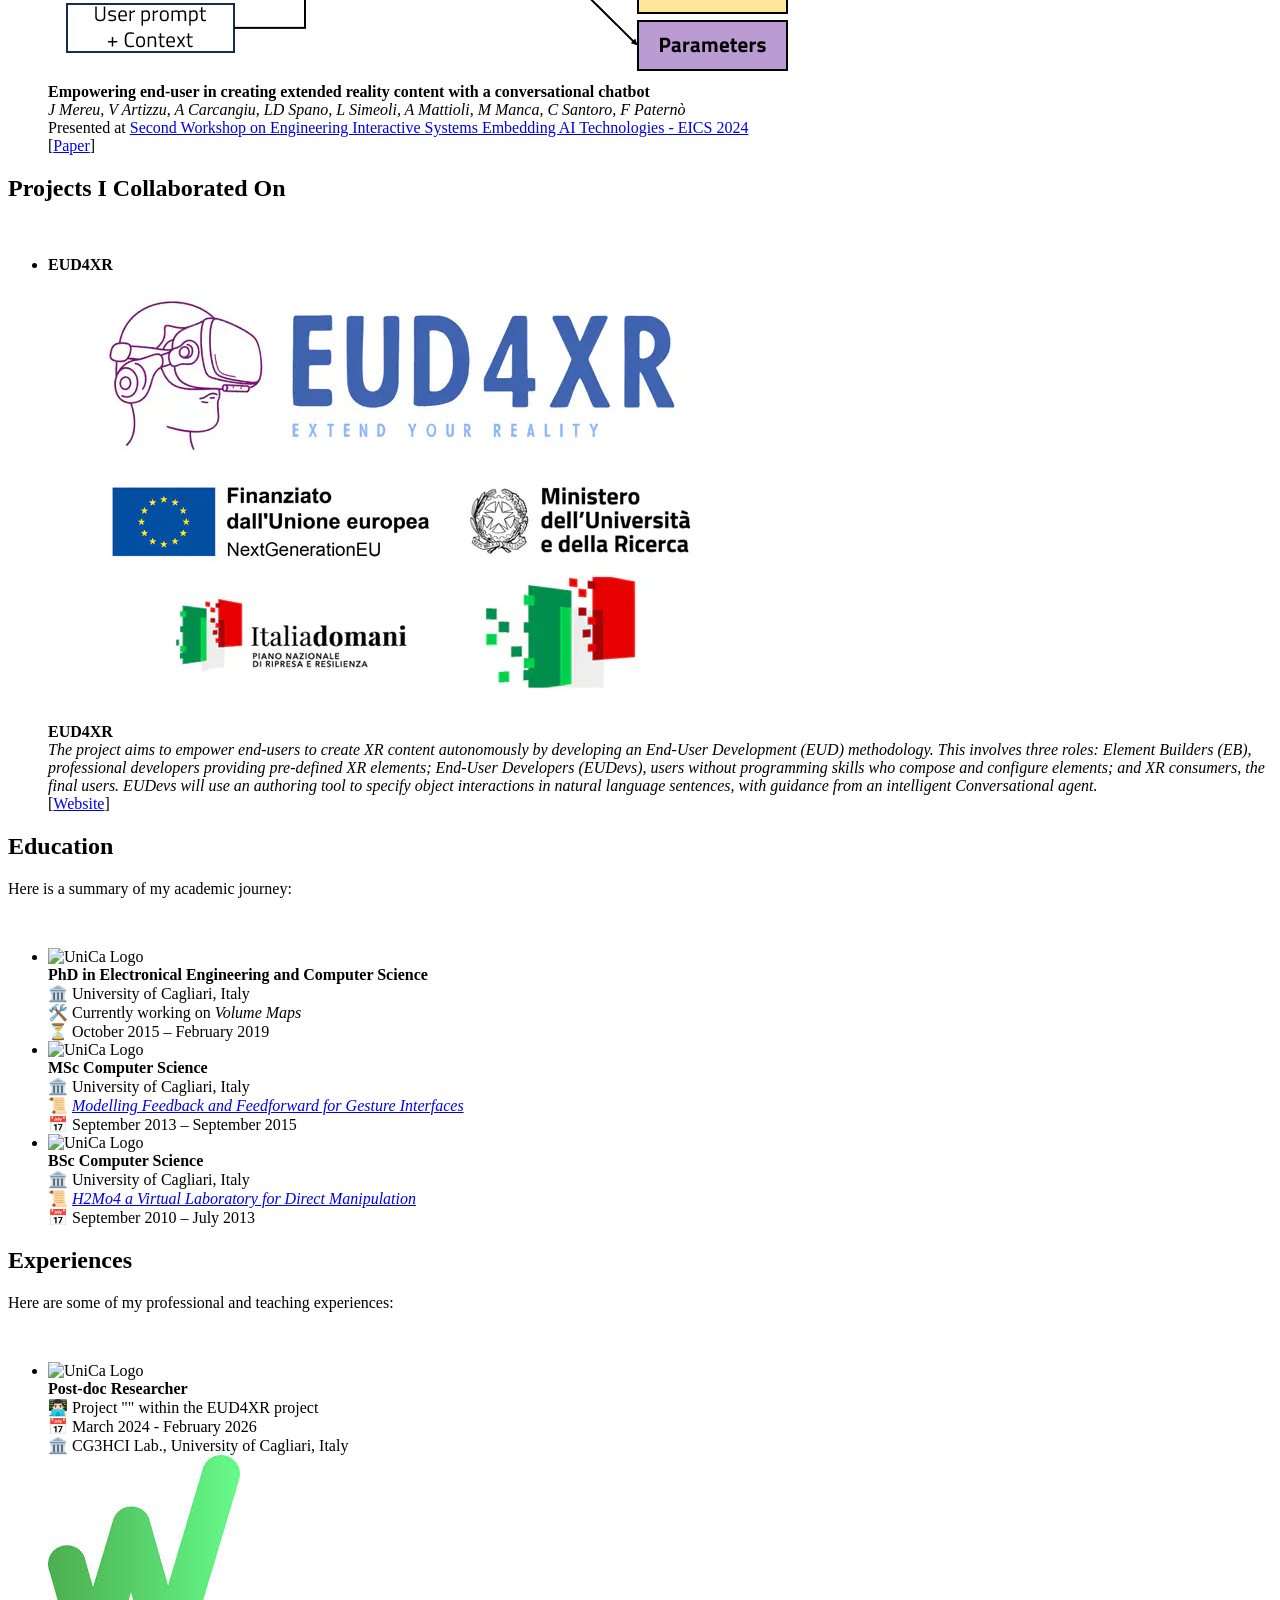
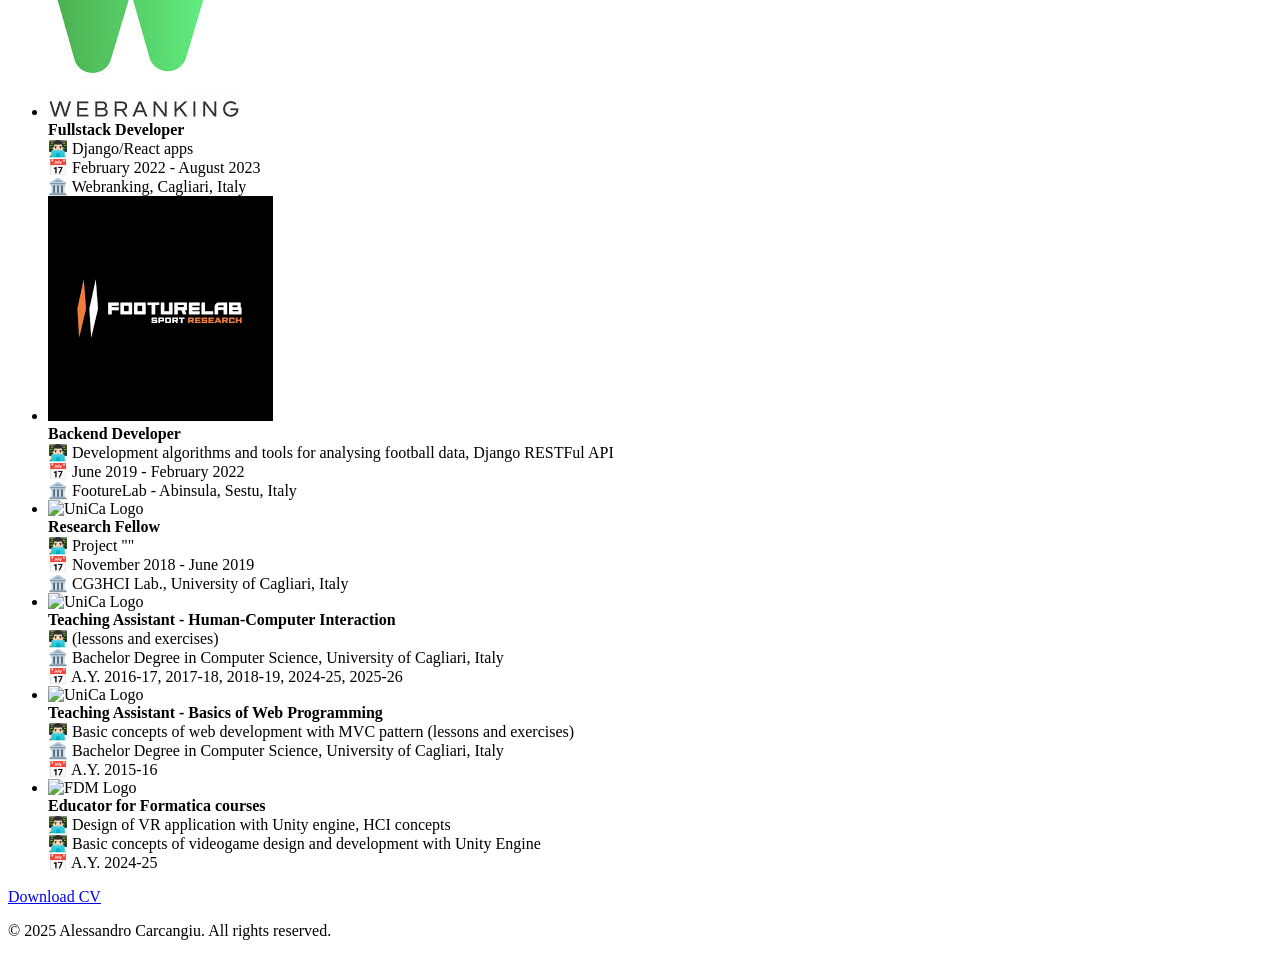
==== commit 52aaa511: "modify homepage content" ====
--- a/index.html
+++ b/index.html
@@ -28,7 +28,7 @@
     <main class="container">
         <section class="about">
             <h2>About Me</h2>
-            <p>I am a PhD student in Computer Graphics at the University of Cagliari. My research primarily focuses on volume mapping, where I investigate novel algorithms and innovative applications. I also work on Human-Computer Interaction and Extended Reality (XR), exploring how emerging technologies can enhance user experiences and interaction paradigms.</p>
+            <p>I am a post-doc researcher in Human Computer Interaction at the University of Cagliari. Early in my research, I focused on gesture recognition and virtual reality, while recently I have shifted to end-user development in mixed reality.</p>
         </section>
         <section class="publications">
             <h2>Publications</h2>
@@ -92,38 +92,6 @@
                     </div>
                   </div>
                 </li>
-                <li>
-                    <strong class="publication-title-mobile">DEICTIC</strong>
-                    <div class="publication-row">
-                        <img class="publication-thumb" src="media/teasers/eud4xr.png" alt="EUD4XR Teaser">
-                        <div class="publication-main">
-                            <strong class="publication-title">EUD4XR</strong>
-                            <div class="publication-cite">
-                                <div class="publication-cite-line"></div>
-                                <div class="publication-cite-content">
-                                    <div class="university"><i>The project aims to empower end-users to create XR content autonomously by developing an End-User Development (EUD) methodology. This involves three roles: Element Builders (EB), professional developers providing pre-defined XR elements; End-User Developers (EUDevs), users without programming skills who compose and configure elements; and XR consumers, the final users. EUDevs will use an authoring tool to specify object interactions in natural language sentences, with guidance from an intelligent Conversational agent.</i></div>
-                                    <div class="university">[<a href="https://prin.unica.it/eud4xr/">Website</a>]</div>
-                                </div>
-                            </div>
-                        </div>
-                    </div>
-                </li>
-                <li>
-                    <strong class="publication-title-mobile">LETS–CROWD</strong>
-                    <div class="publication-row">
-                        <img class="publication-thumb" src="media/teasers/letscrowd.png" alt="LETS-CROWD Teaser">
-                        <div class="publication-main">
-                            <strong class="publication-title">EUD4XR</strong>
-                            <div class="publication-cite">
-                                <div class="publication-cite-line"></div>
-                                <div class="publication-cite-content">
-                                    <div class="university"><i>LETS-CROWD is a European research project that enhances security during mass gatherings by fostering cooperation between law enforcement agencies (LEAs), first responders, civil protection, and citizens. It adopts a citizen-centered approach, evaluating how security measures affect and are perceived by the public, while respecting EU fundamental rights. The project includes practical demonstrations across eleven use cases involving seven LEAs and emergency services.</i></div>
-                                    <div class="university">[<a href="https://cordis.europa.eu/project/id/740466/it">Website</a>]</div>
-                                </div>
-                            </div>
-                        </div>
-                    </div>
-                </li>
             </ul>
         </section>
 
@@ -225,7 +193,7 @@
                         </div>
                         <div class="resume-content-col">
                             <div><strong>Research Fellow</strong></div>
-                            <div class="university">👨🏻‍💻 Developed a tree-based architecture for gesture modeling to optimize online recognition by sharing subcomponents across gestures and enabling real-time user guidance, as part of the DEICTIC project.</div>
+                            <div class="university">👨🏻‍💻 Project "" </div>
                             <div class="university">📅 November 2018 - June 2019</div>
                             <div class="university">🏛️ CG3HCI Lab., University of Cagliari, Italy</div>
                         </div>
@@ -238,7 +206,7 @@
                     </div>
                     <div class="resume-content-col">
                       <div><strong>Teaching Assistant - Human-Computer Interaction</strong></div>
-                      <div class="university">👨🏻‍💻 Basic concepts of human-computer interaction (lessons and exercises)</div>
+                      <div class="university">👨🏻‍💻  (lessons and exercises)</div>
                       <div class="university">🏛️ Bachelor Degree in Computer Science, University of Cagliari, Italy</div>
                       <div class="university">📅 A.Y. 2016-17, 2017-18, 2018-19, 2024-25, 2025-26 </div>
                     </div>
@@ -260,7 +228,7 @@
                 <li>
                   <div class="resume-entry">
                     <div class="resume-logo-col">
-                      <img src="media/formatica_logo.png" alt="FDM Logo" class="unica-logo">
+                      <img src="media/fdm_logo.png" alt="FDM Logo" class="unica-logo">
                     </div>
                     <div class="resume-content-col">
                       <div><strong>Educator for Formatica courses</strong></div>
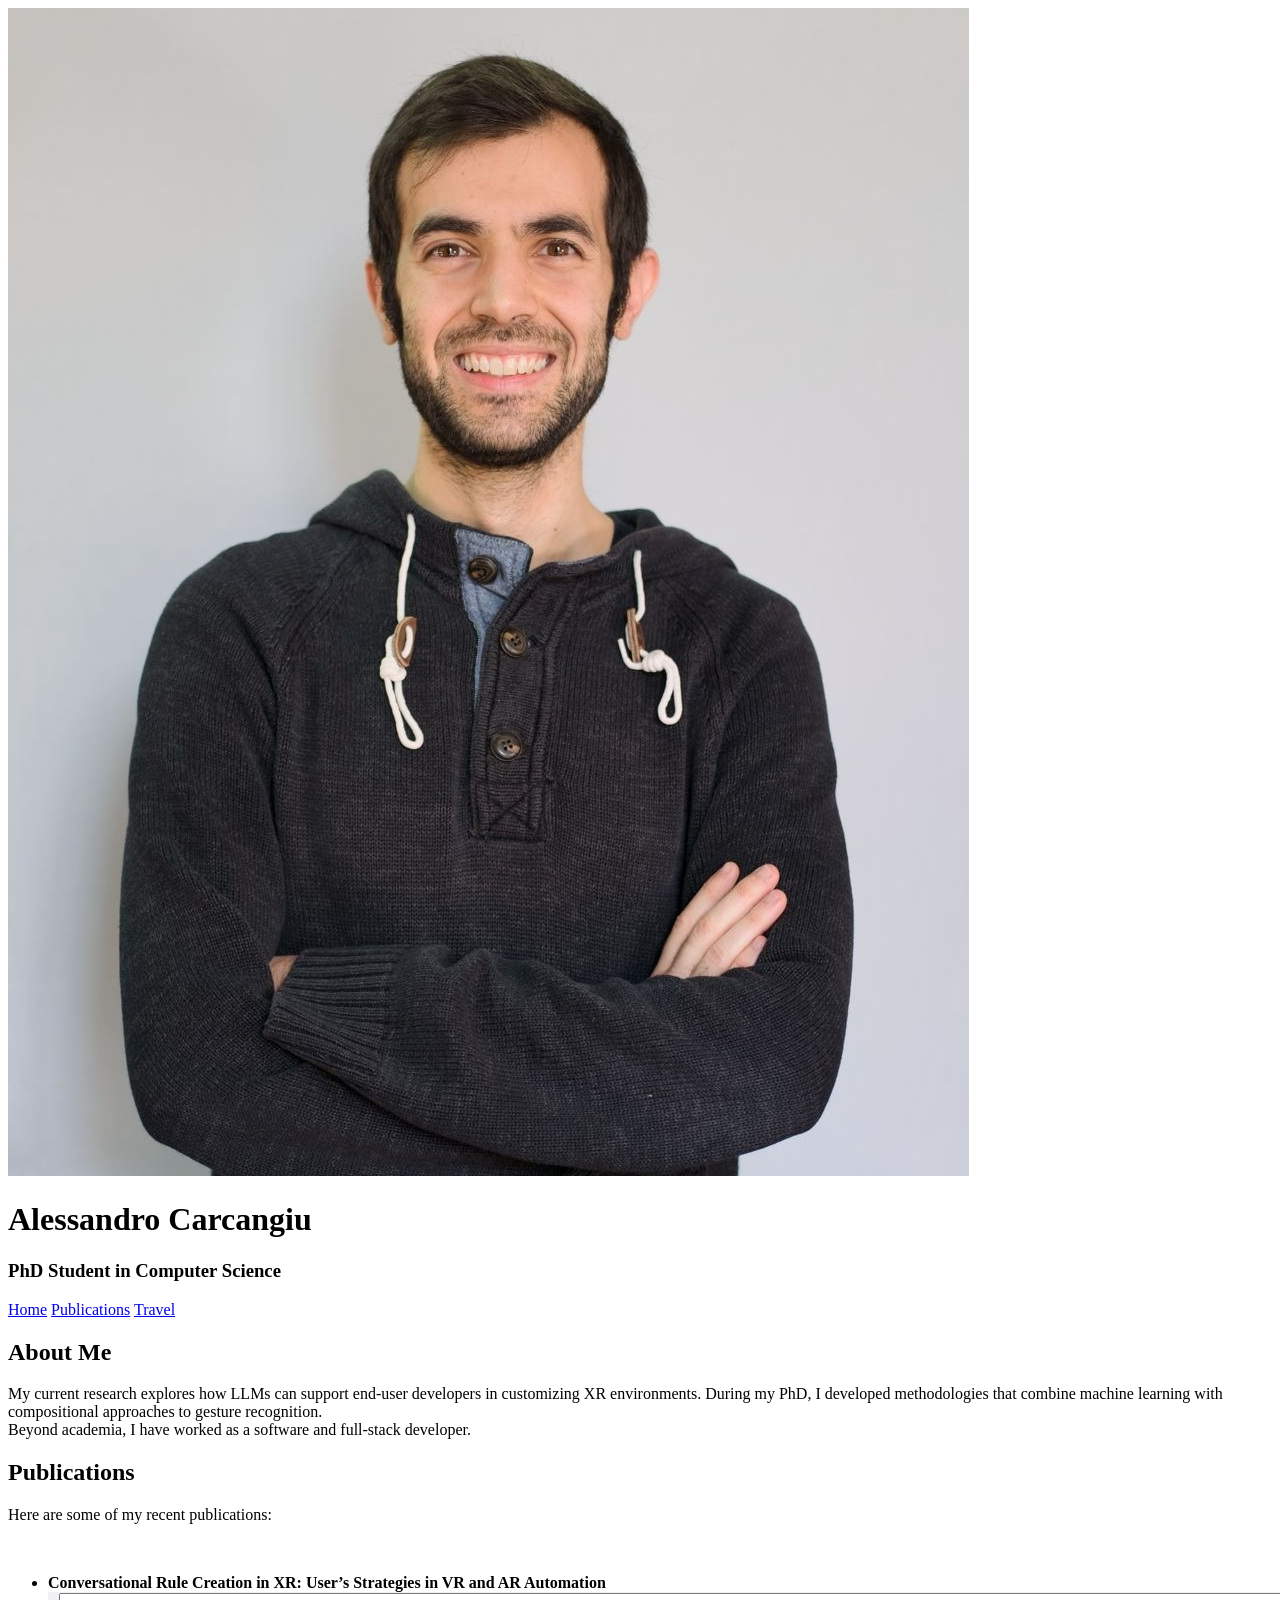
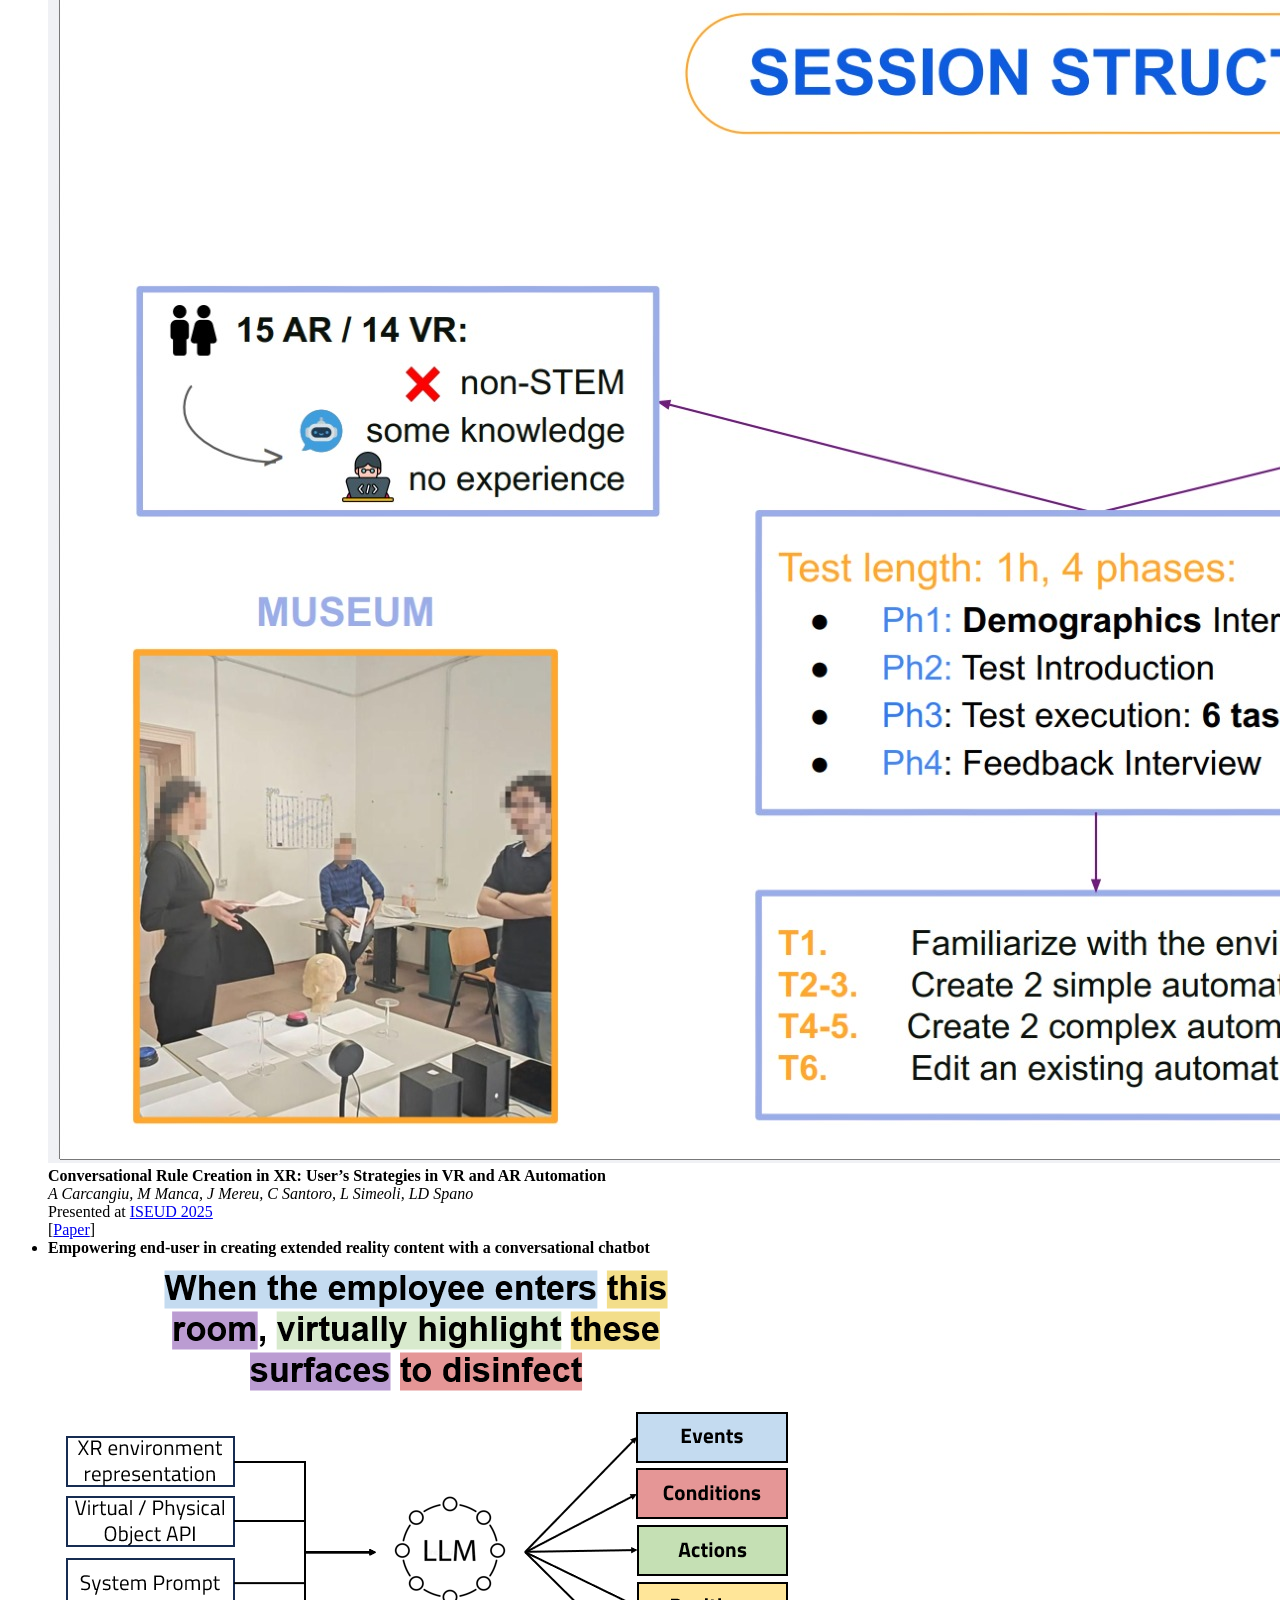
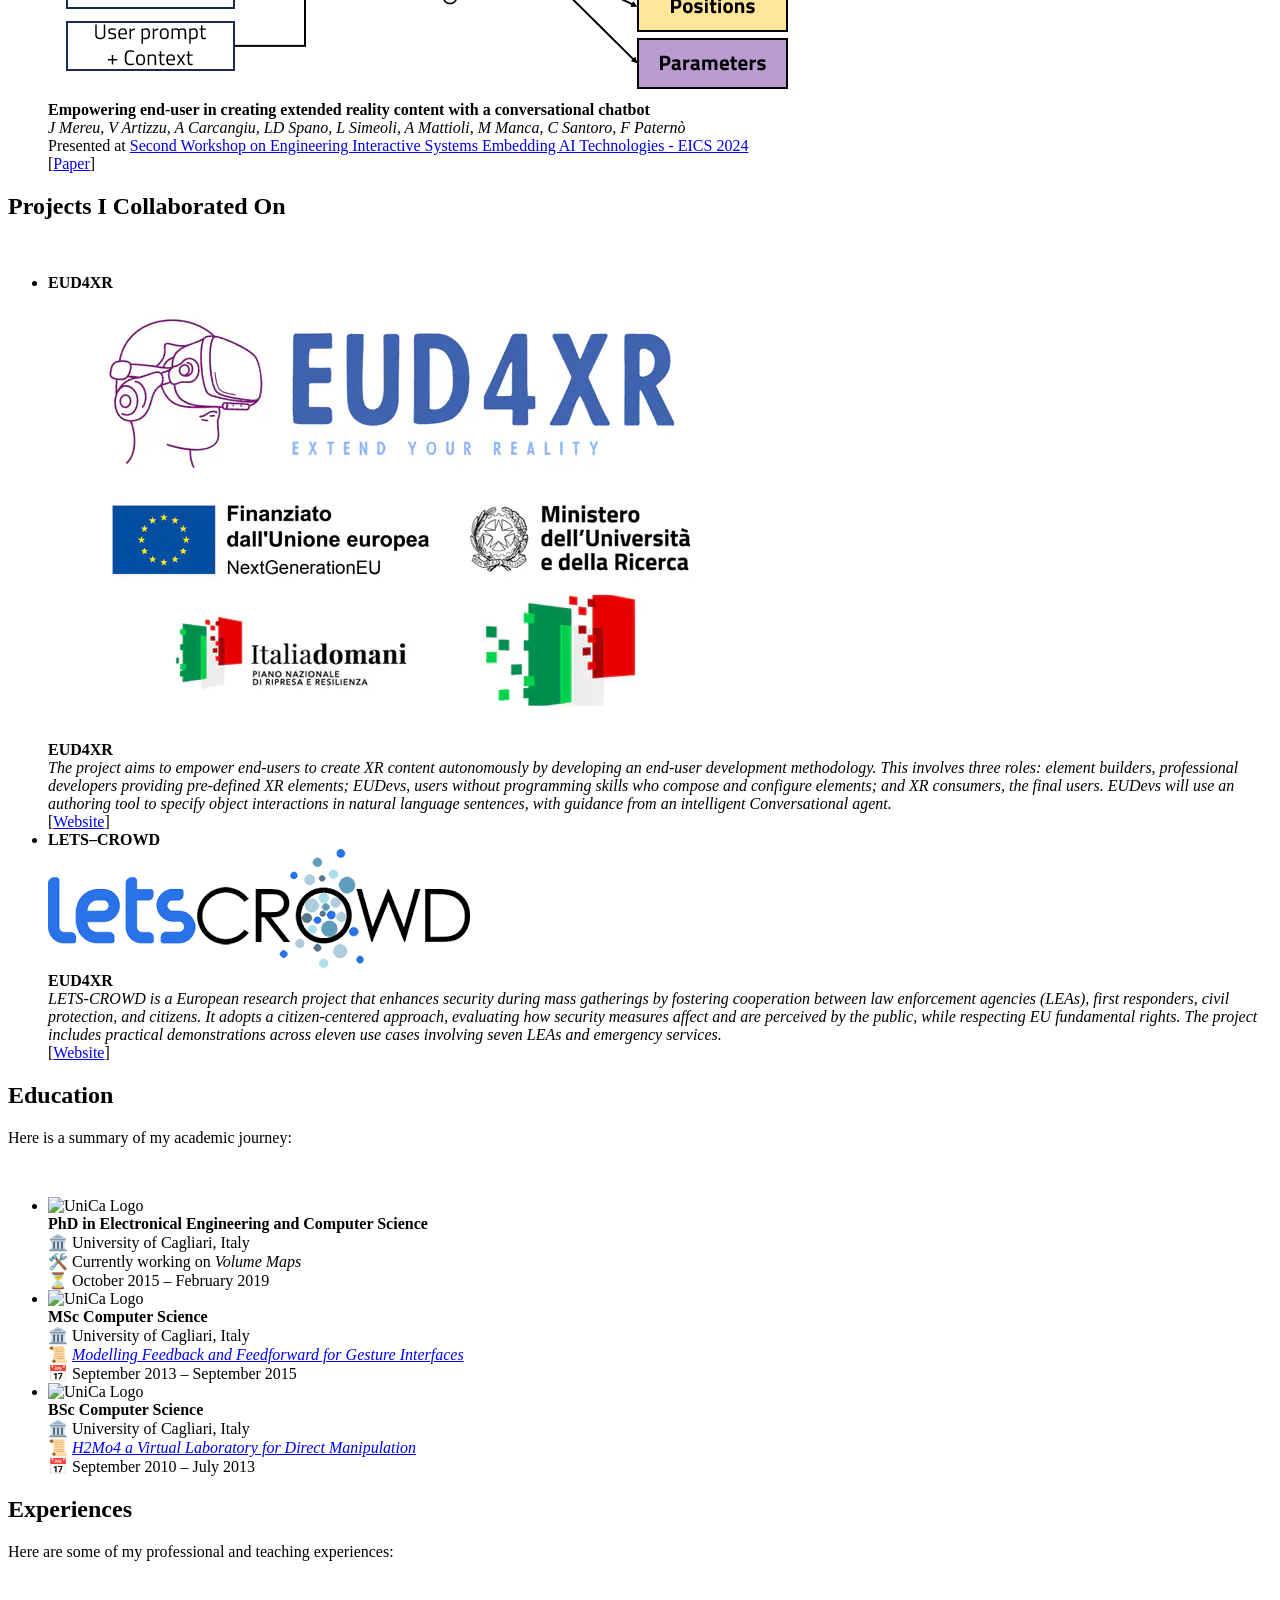
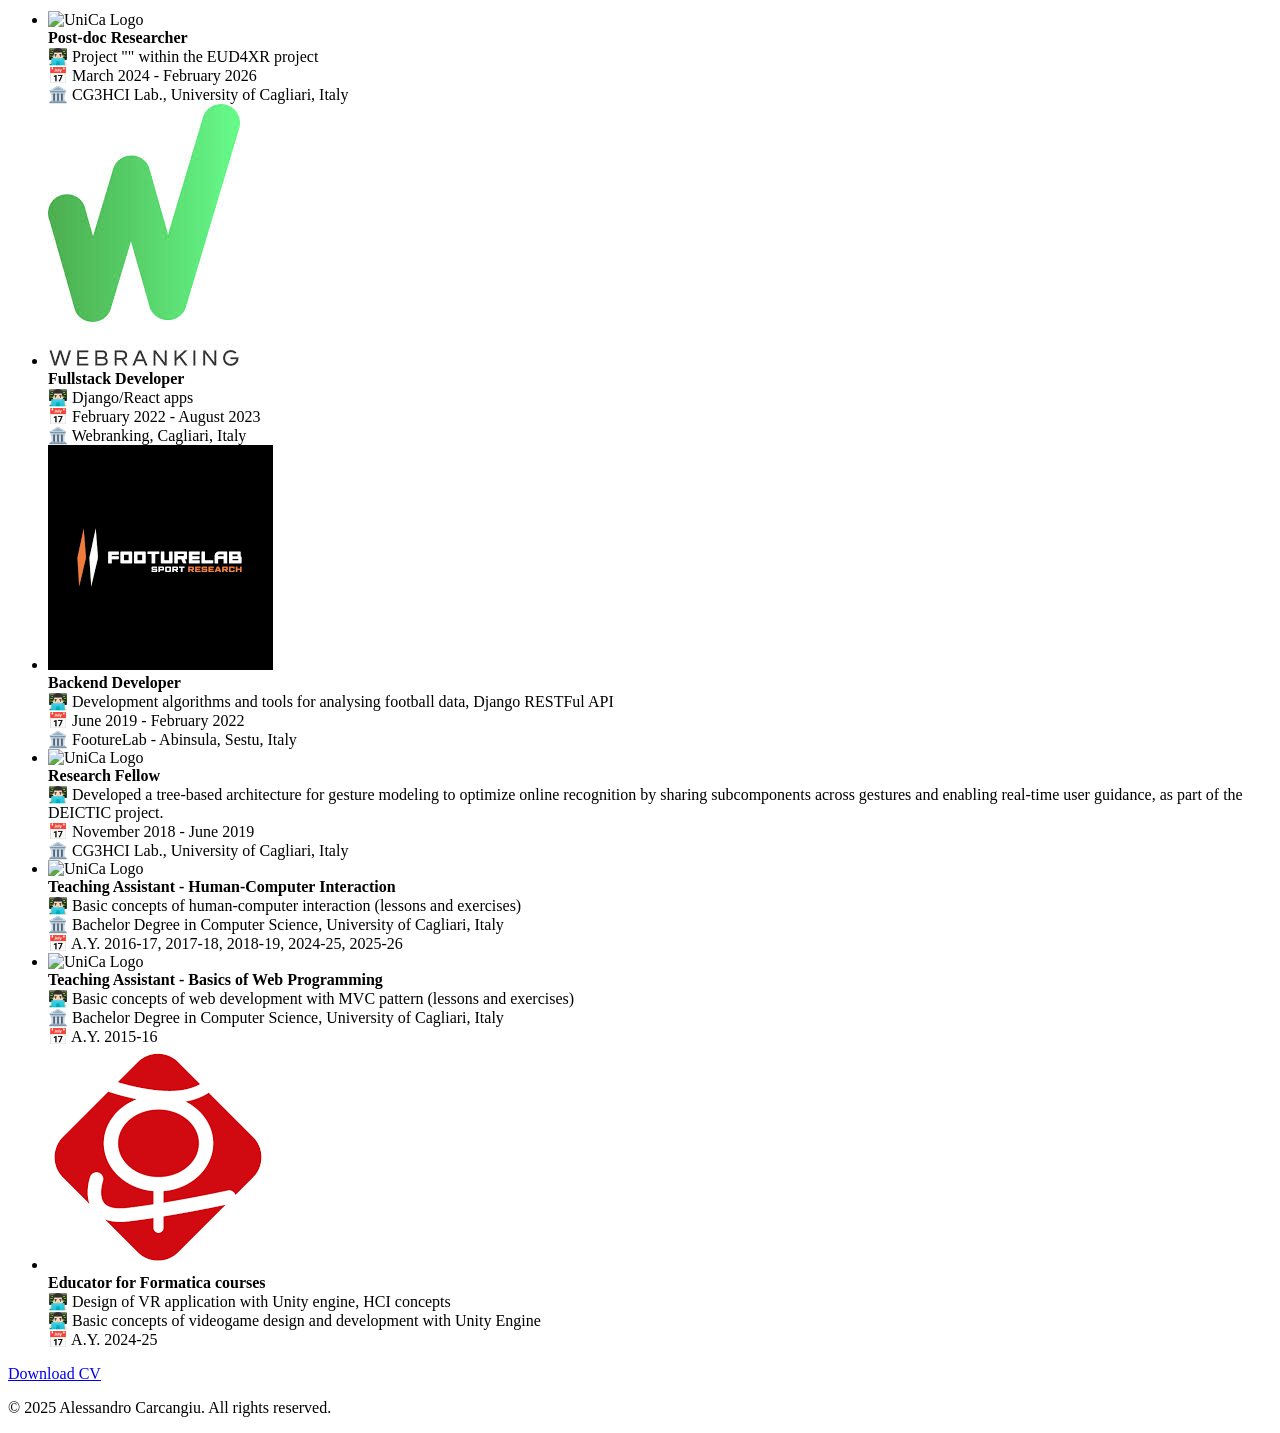
==== commit f592ee98: "update homepage content" ====
--- a/index.html
+++ b/index.html
@@ -18,7 +18,7 @@
                 <h3>PhD Student in Computer Science</h3>
                 <nav>
                     <a href="index.html" class="active">Home</a>
-                    <!--<a href="music.html">Playlists</a>-->
+                    <a href="publications.html">Publications</a>
                     <a href="places.html">Travel</a>
                     <!--<a href="photo.html">Photos</a>-->
                 </nav>
@@ -28,7 +28,10 @@
     <main class="container">
         <section class="about">
             <h2>About Me</h2>
-            <p>I am a post-doc researcher in Human Computer Interaction at the University of Cagliari. Early in my research, I focused on gesture recognition and virtual reality, while recently I have shifted to end-user development in mixed reality.</p>
+            <p>My current research explores how LLMs can support end-user developers in customizing XR environments.
+                During my PhD, I developed methodologies that combine machine learning with compositional approaches
+                to gesture recognition.<br>Beyond academia, I have worked as a software and
+                full-stack developer.</p>
         </section>
         <section class="publications">
             <h2>Publications</h2>
@@ -85,12 +88,44 @@
                       <div class="publication-cite">
                         <div class="publication-cite-line"></div>
                         <div class="publication-cite-content">
-                          <div class="university"><i>The project aims to empower end-users to create XR content autonomously by developing an End-User Development (EUD) methodology. This involves three roles: Element Builders (EB), professional developers providing pre-defined XR elements; End-User Developers (EUDevs), users without programming skills who compose and configure elements; and XR consumers, the final users. EUDevs will use an authoring tool to specify object interactions in natural language sentences, with guidance from an intelligent Conversational agent.</i></div>
+                          <div class="university"><i>The project aims to empower end-users to create XR content autonomously by developing an end-user development methodology. This involves three roles: element builders, professional developers providing pre-defined XR elements; EUDevs, users without programming skills who compose and configure elements; and XR consumers, the final users. EUDevs will use an authoring tool to specify object interactions in natural language sentences, with guidance from an intelligent Conversational agent.</i></div>
                           <div class="university">[<a href="https://prin.unica.it/eud4xr/">Website</a>]</div>
                         </div>
                       </div>
                     </div>
                   </div>
+                </li>
+                <!--<li>
+                    <strong class="publication-title-mobile">DEICTIC</strong>
+                    <div class="publication-row">
+                        <img class="publication-thumb" src="media/teasers/DEICTIC.png" alt="EUD4XR Teaser">
+                        <div class="publication-main">
+                            <strong class="publication-title">DEICTIC</strong>
+                            <div class="publication-cite">
+                                <div class="publication-cite-line"></div>
+                                <div class="publication-cite-content">
+                                    <div class="university"><i>The project aims to empower end-users to create XR content autonomously by developing an End-User Development (EUD) methodology. This involves three roles: Element Builders (EB), professional developers providing pre-defined XR elements; End-User Developers (EUDevs), users without programming skills who compose and configure elements; and XR consumers, the final users. EUDevs will use an authoring tool to specify object interactions in natural language sentences, with guidance from an intelligent Conversational agent.</i></div>
+                                    <div class="university">[<a href="https://prin.unica.it/eud4xr/">Website</a>]</div>
+                                </div>
+                            </div>
+                        </div>
+                    </div>
+                </li>-->
+                <li>
+                    <strong class="publication-title-mobile">LETS–CROWD</strong>
+                    <div class="publication-row">
+                        <img class="publication-thumb" src="media/teasers/letscrowd.png" alt="LETS-CROWD Teaser">
+                        <div class="publication-main">
+                            <strong class="publication-title">EUD4XR</strong>
+                            <div class="publication-cite">
+                                <div class="publication-cite-line"></div>
+                                <div class="publication-cite-content">
+                                    <div class="university"><i>LETS-CROWD is a European research project that enhances security during mass gatherings by fostering cooperation between law enforcement agencies (LEAs), first responders, civil protection, and citizens. It adopts a citizen-centered approach, evaluating how security measures affect and are perceived by the public, while respecting EU fundamental rights. The project includes practical demonstrations across eleven use cases involving seven LEAs and emergency services.</i></div>
+                                    <div class="university">[<a href="https://cordis.europa.eu/project/id/740466/it">Website</a>]</div>
+                                </div>
+                            </div>
+                        </div>
+                    </div>
                 </li>
             </ul>
         </section>
@@ -193,7 +228,7 @@
                         </div>
                         <div class="resume-content-col">
                             <div><strong>Research Fellow</strong></div>
-                            <div class="university">👨🏻‍💻 Project "" </div>
+                            <div class="university">👨🏻‍💻 Developed a tree-based architecture for gesture modeling to optimize online recognition by sharing subcomponents across gestures and enabling real-time user guidance, as part of the DEICTIC project.</div>
                             <div class="university">📅 November 2018 - June 2019</div>
                             <div class="university">🏛️ CG3HCI Lab., University of Cagliari, Italy</div>
                         </div>
@@ -206,7 +241,7 @@
                     </div>
                     <div class="resume-content-col">
                       <div><strong>Teaching Assistant - Human-Computer Interaction</strong></div>
-                      <div class="university">👨🏻‍💻  (lessons and exercises)</div>
+                      <div class="university">👨🏻‍💻 Basic concepts of human-computer interaction (lessons and exercises)</div>
                       <div class="university">🏛️ Bachelor Degree in Computer Science, University of Cagliari, Italy</div>
                       <div class="university">📅 A.Y. 2016-17, 2017-18, 2018-19, 2024-25, 2025-26 </div>
                     </div>
@@ -228,7 +263,7 @@
                 <li>
                   <div class="resume-entry">
                     <div class="resume-logo-col">
-                      <img src="media/fdm_logo.png" alt="FDM Logo" class="unica-logo">
+                      <img src="media/formatica_logo.png" alt="FDM Logo" class="unica-logo">
                     </div>
                     <div class="resume-content-col">
                       <div><strong>Educator for Formatica courses</strong></div>
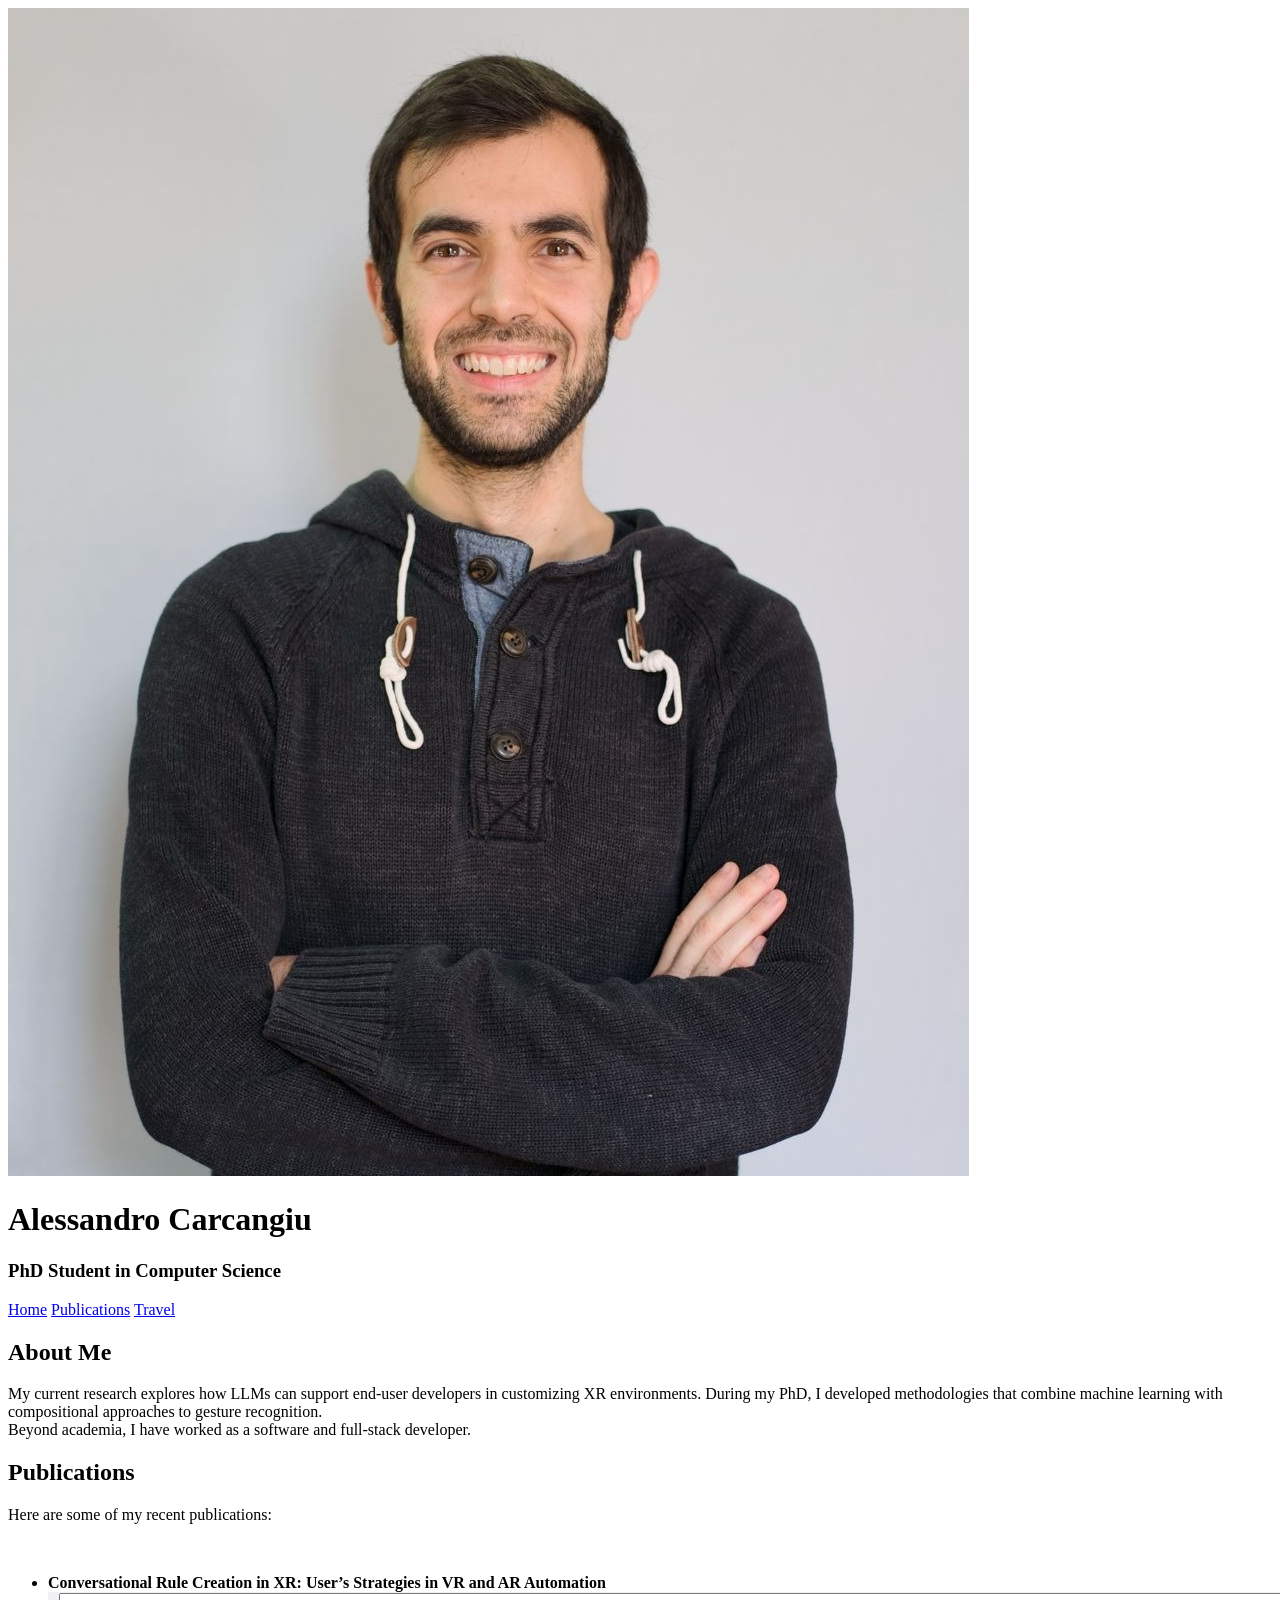
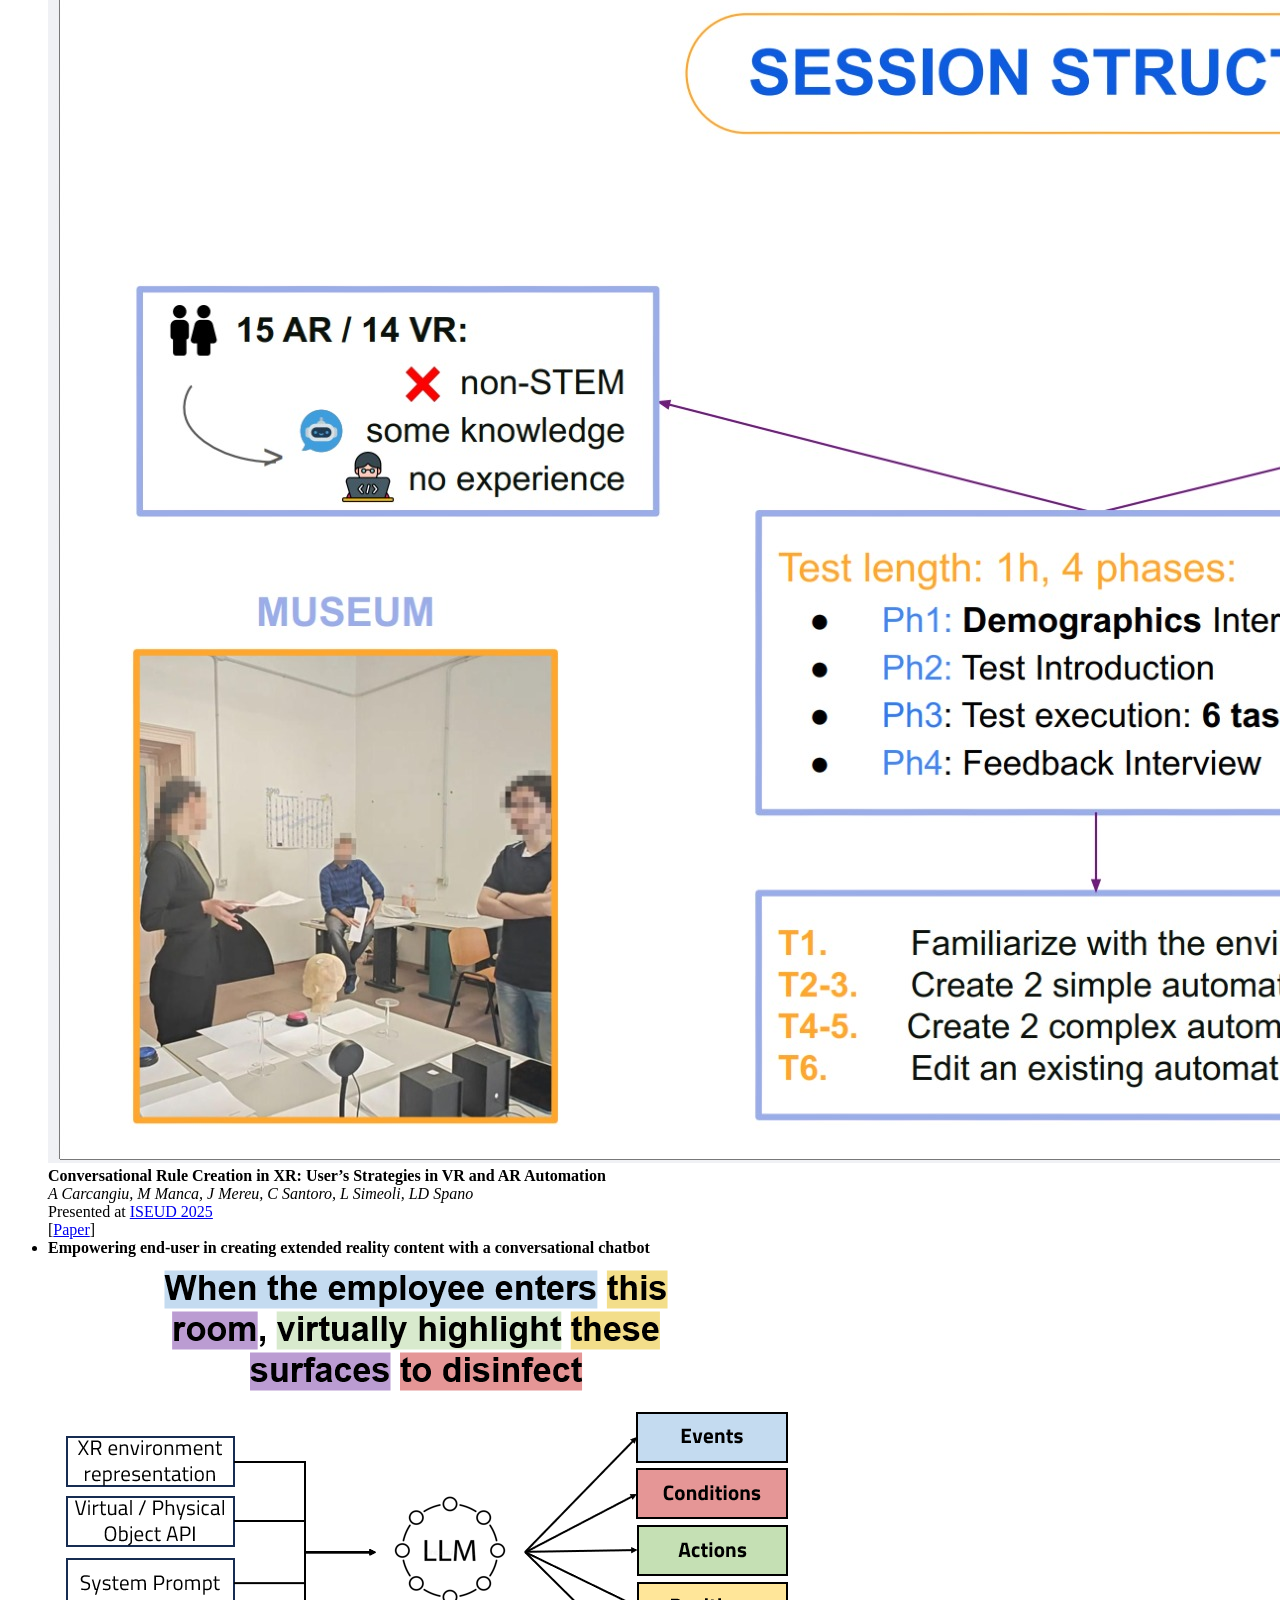
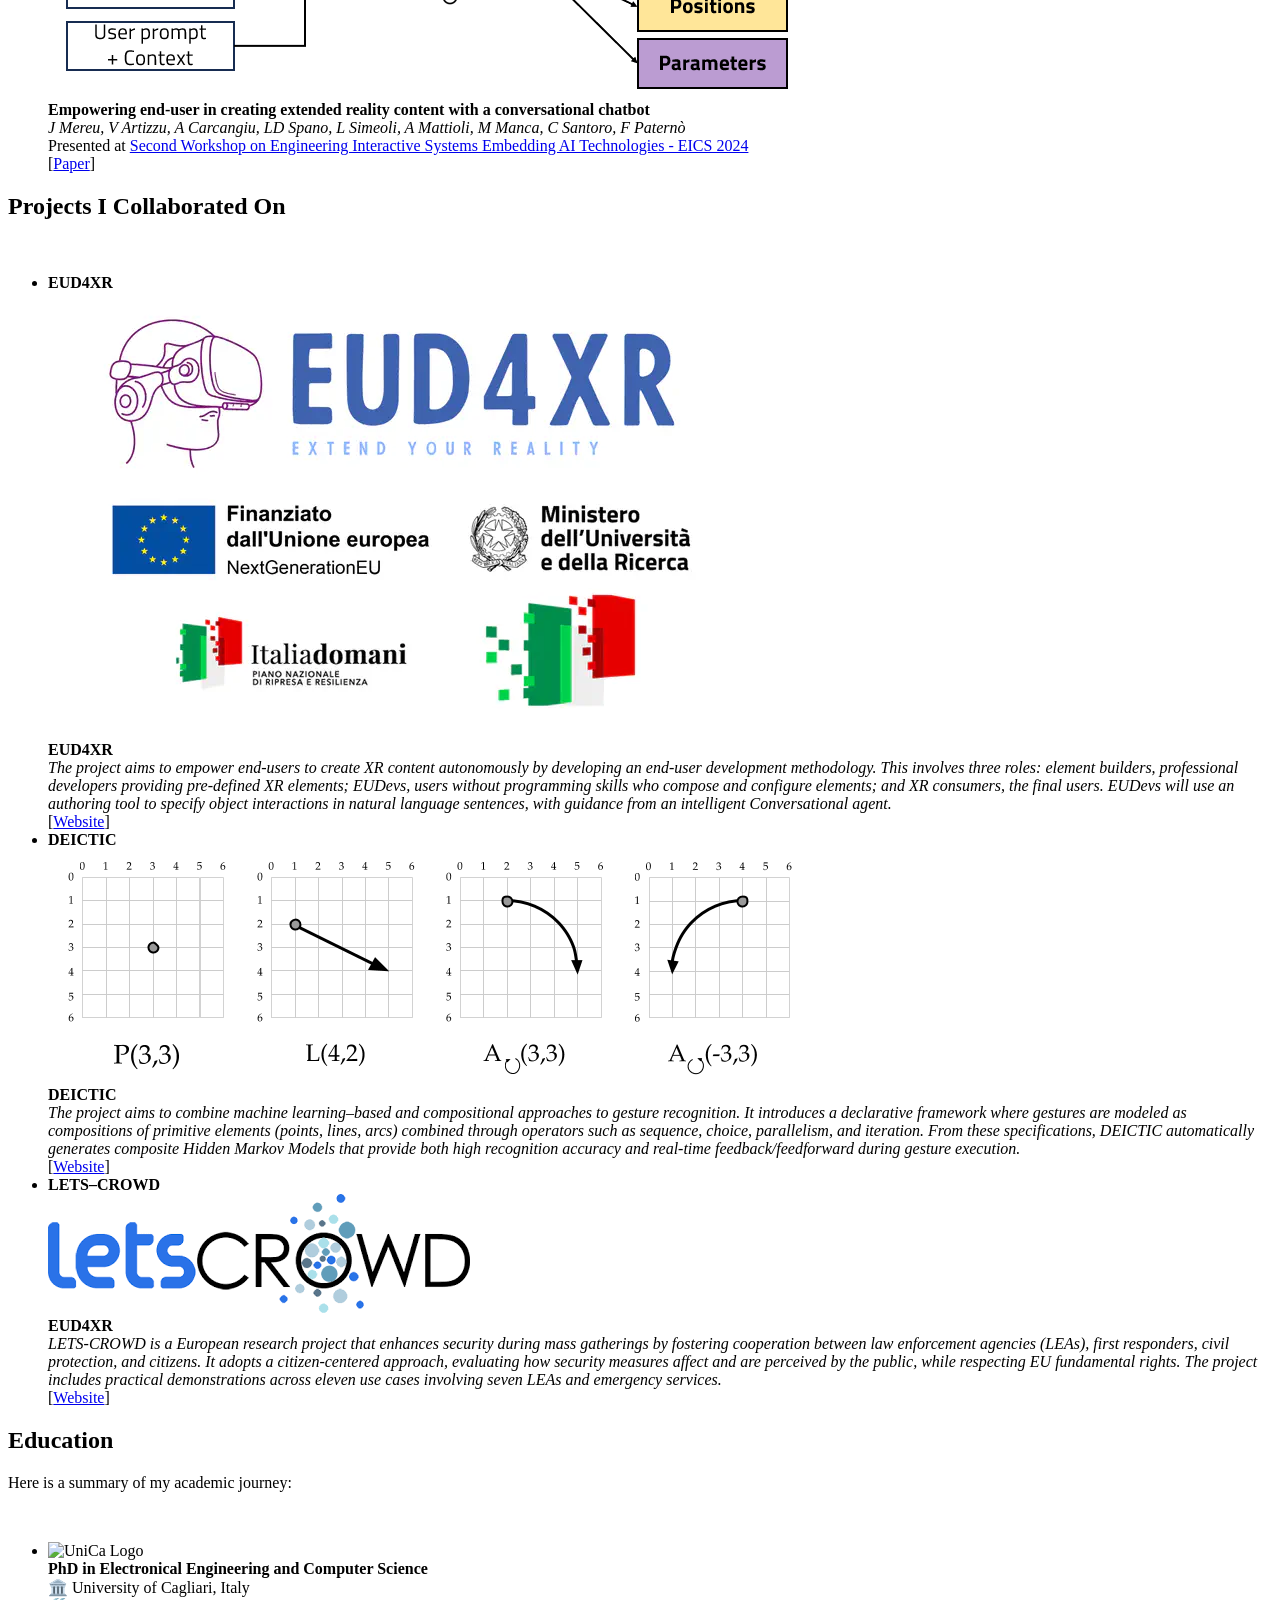
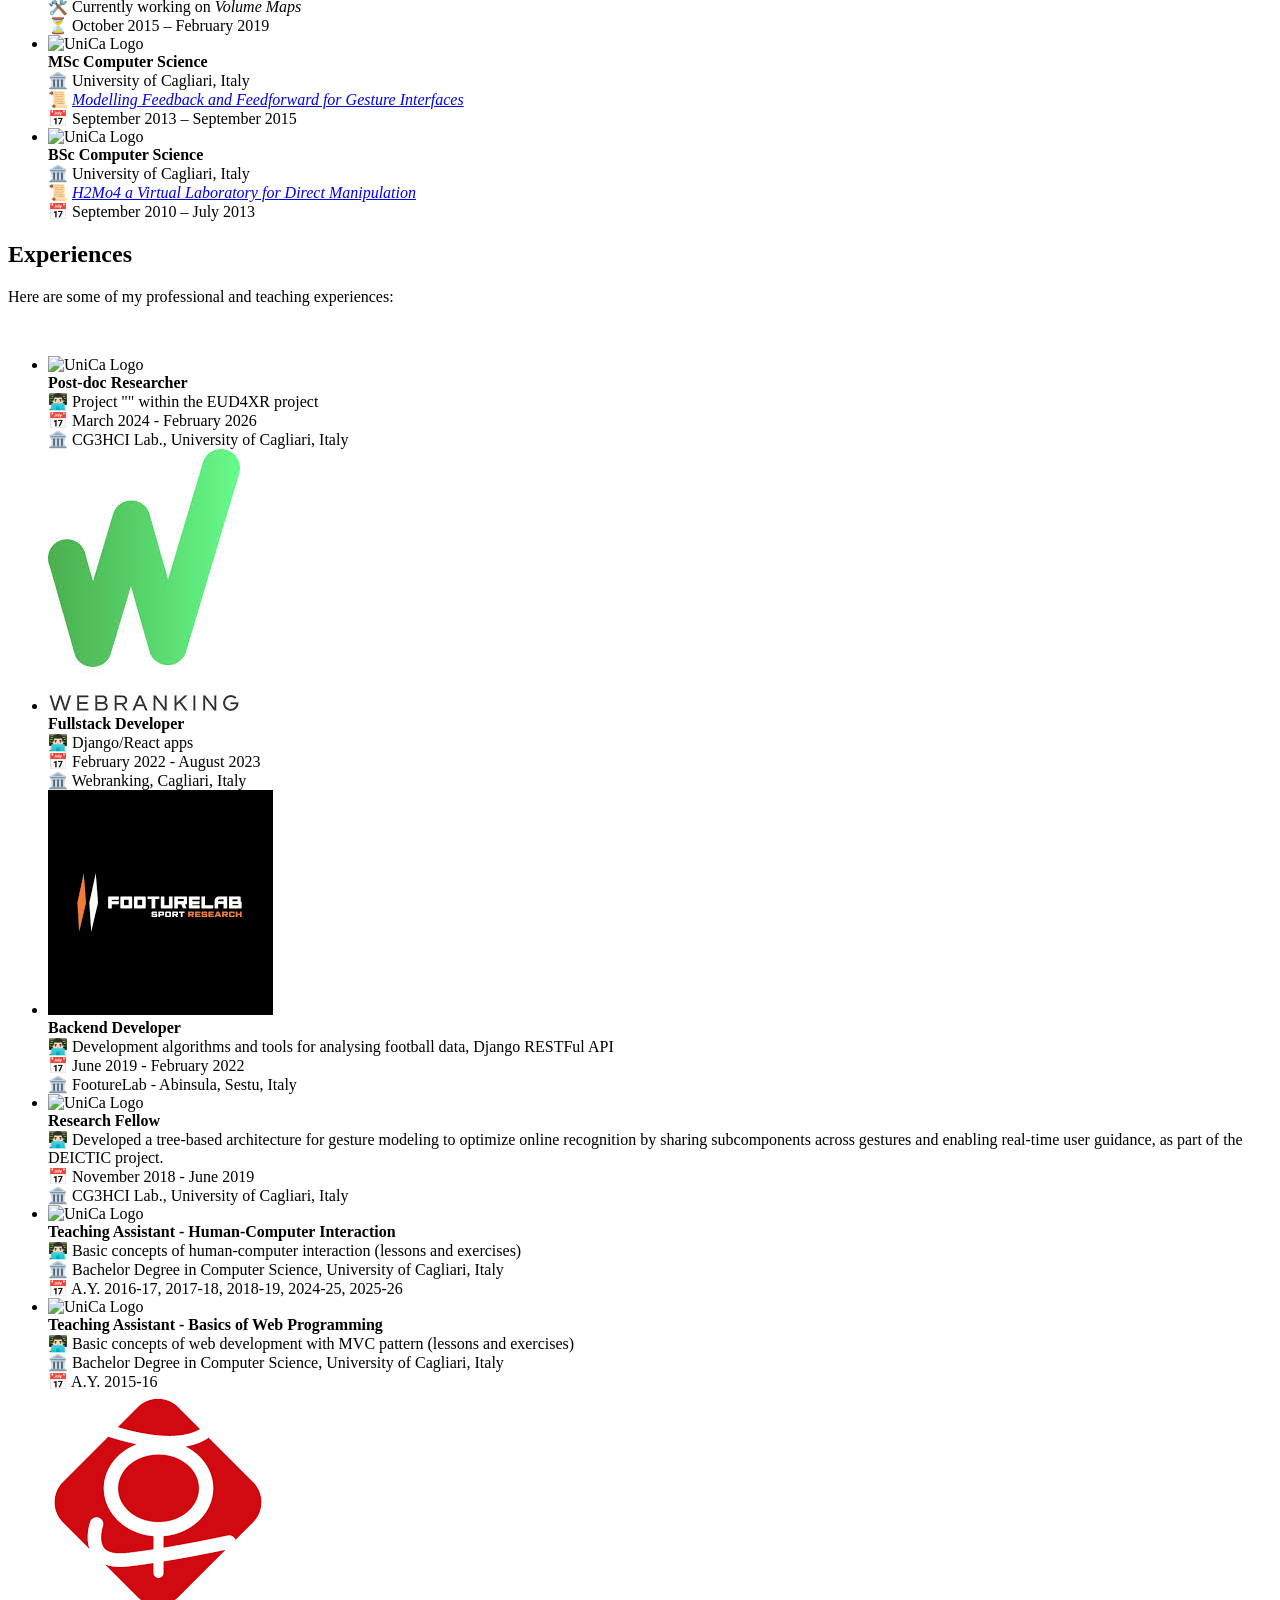
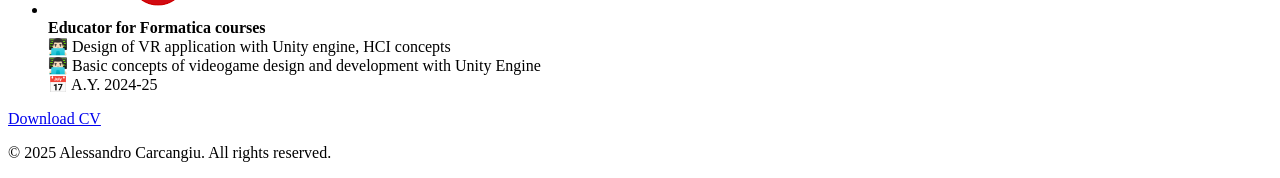
==== commit 75d7c008: "update deictic's homepage content" ====
--- a/index.html
+++ b/index.html
@@ -95,22 +95,22 @@
                     </div>
                   </div>
                 </li>
-                <!--<li>
+                <li>
                     <strong class="publication-title-mobile">DEICTIC</strong>
                     <div class="publication-row">
-                        <img class="publication-thumb" src="media/teasers/DEICTIC.png" alt="EUD4XR Teaser">
+                        <img class="publication-thumb" src="media/teasers/deictic.png" alt="EUD4XR Teaser">
                         <div class="publication-main">
                             <strong class="publication-title">DEICTIC</strong>
                             <div class="publication-cite">
                                 <div class="publication-cite-line"></div>
                                 <div class="publication-cite-content">
-                                    <div class="university"><i>The project aims to empower end-users to create XR content autonomously by developing an End-User Development (EUD) methodology. This involves three roles: Element Builders (EB), professional developers providing pre-defined XR elements; End-User Developers (EUDevs), users without programming skills who compose and configure elements; and XR consumers, the final users. EUDevs will use an authoring tool to specify object interactions in natural language sentences, with guidance from an intelligent Conversational agent.</i></div>
+                                    <div class="university"><i>The project aims to combine machine learning–based and compositional approaches to gesture recognition. It introduces a declarative framework where gestures are modeled as compositions of primitive elements (points, lines, arcs) combined through operators such as sequence, choice, parallelism, and iteration. From these specifications, DEICTIC automatically generates composite Hidden Markov Models that provide both high recognition accuracy and real-time feedback/feedforward during gesture execution.</i></div>
                                     <div class="university">[<a href="https://prin.unica.it/eud4xr/">Website</a>]</div>
                                 </div>
                             </div>
                         </div>
                     </div>
-                </li>-->
+                </li>
                 <li>
                     <strong class="publication-title-mobile">LETS–CROWD</strong>
                     <div class="publication-row">
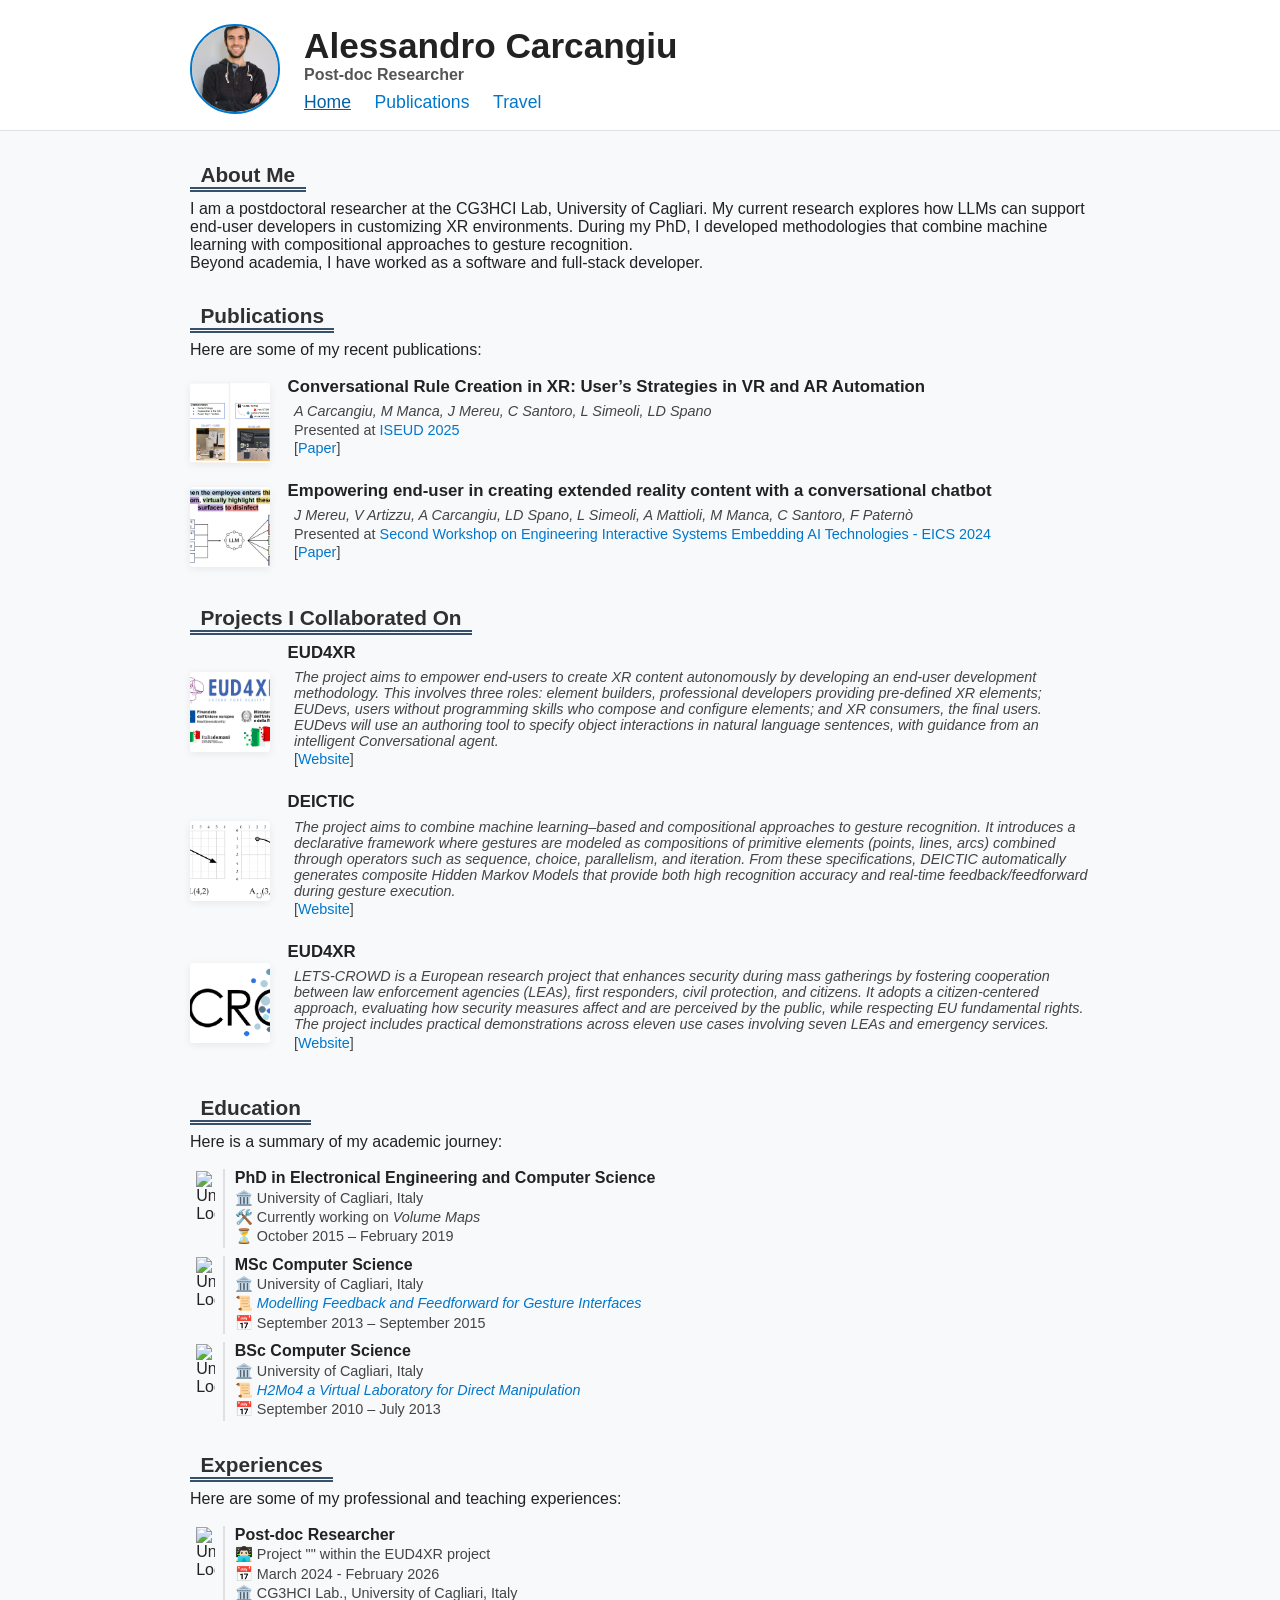
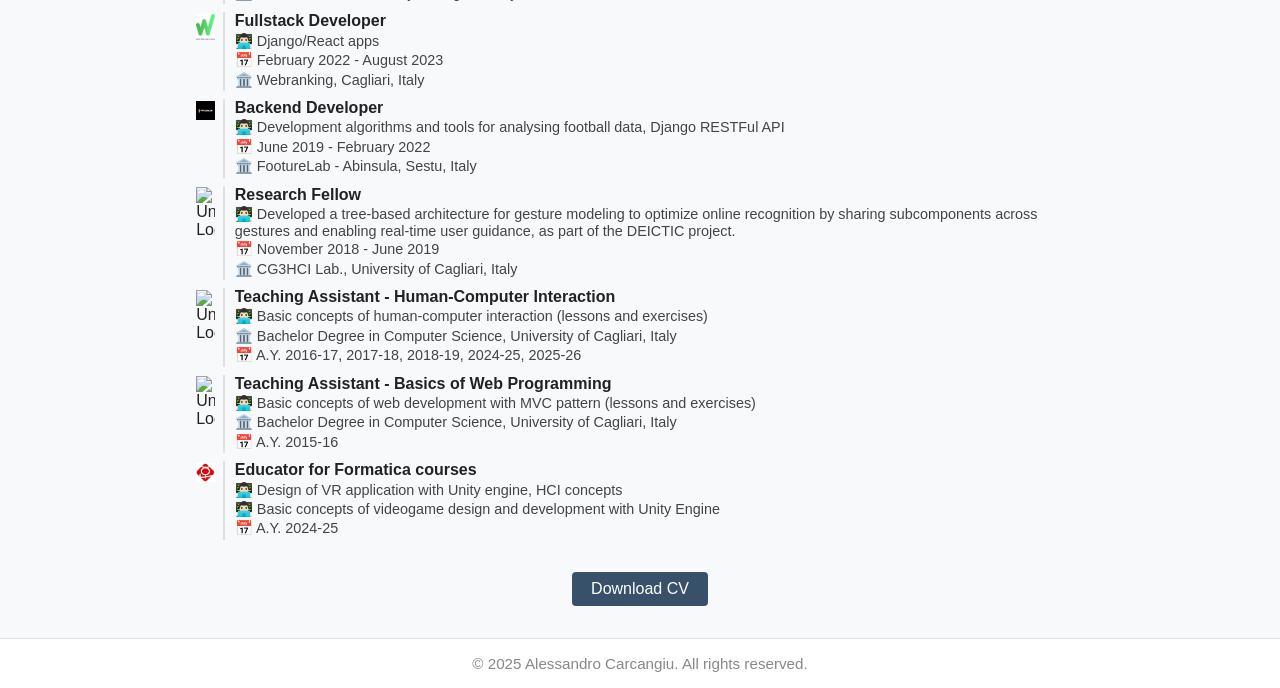
==== commit a68bf2b7: "add pubblications page" ====
--- a/index.html
+++ b/index.html
@@ -15,7 +15,7 @@
                 <!--
                 <div class="nickname-subtitle"><em>MisterBarabbass</em></div>
                 -->
-                <h3>PhD Student in Computer Science</h3>
+                <h3>Post-doc Researcher</h3>
                 <nav>
                     <a href="index.html" class="active">Home</a>
                     <a href="publications.html">Publications</a>
@@ -28,7 +28,8 @@
     <main class="container">
         <section class="about">
             <h2>About Me</h2>
-            <p>My current research explores how LLMs can support end-user developers in customizing XR environments.
+            <p>I am a postdoctoral researcher at the CG3HCI Lab, University of Cagliari. My current research explores
+                how LLMs can support end-user developers in customizing XR environments.
                 During my PhD, I developed methodologies that combine machine learning with compositional approaches
                 to gesture recognition.<br>Beyond academia, I have worked as a software and
                 full-stack developer.</p>
--- a/styles.css
+++ b/styles.css
@@ -0,0 +1,266 @@
+/* Publication/Contribution row with teaser image */
+.publication-row {
+  display: flex;
+  align-items: center;
+  gap: 1.1em;
+  margin-bottom: 0.7em;
+}
+.publication-thumb {
+  width: 80px;
+  height: 80px;
+  object-fit: cover;
+  border-radius: 3px;
+  background: #f3f3f3;
+  flex-shrink: 0;
+  box-shadow: 0 2px 8px rgba(0,0,0,0.07);
+}
+.publication-main {
+  flex: 1;
+  min-width: 0;
+}
+/* Nickname subtitle under name */
+.nickname-subtitle {
+  font-size: 1.05rem;
+  color: #888;
+  font-style: italic;
+  margin-bottom: 0.1em;
+}
+.university {
+  font-size: 0.9em;
+  color: #555;
+  margin: 0.1em 0 0.1em 0.1em;
+}
+/* Reset & Base Styles */
+* {
+  box-sizing: border-box;
+  margin: 0;
+  padding: 0;
+}
+body {
+  font-family: 'Segoe UI', Arial, sans-serif;
+  background: #f8f9fa;
+  color: #222;
+  min-height: 100vh;
+  display: flex;
+  flex-direction: column;
+}
+a {
+  color: #0077cc;
+  text-decoration: none;
+  transition: color 0.2s;
+}
+a:hover, a.active {
+  color: #005fa3;
+  text-decoration: underline;
+}
+.container {
+  width: 90%;
+  max-width: 900px;
+  margin: 0 auto;
+}
+header {
+  background: #fff;
+  border-bottom: 1px solid #e0e0e0;
+  padding: 1.5rem 0 1rem 0;
+  margin-bottom: 2rem;
+}
+.header-flex {
+  display: flex;
+  align-items: center;
+  gap: 1.5rem;
+}
+.profile-pic {
+  width: 90px;
+  height: 90px;
+  border-radius: 50%;
+  object-fit: cover;
+  border: 2px solid #0077cc;
+}
+nav {
+  margin-top: 0.5rem;
+}
+nav a {
+  margin-right: 1.2rem;
+  font-weight: 500;
+  font-size: 1.1rem;
+}
+nav a:last-child {
+  margin-right: 0;
+}
+main {
+  margin-bottom: 2rem;
+  flex: 1 0 auto;
+}
+section {
+  margin-bottom: 2rem;
+}
+h1 {
+  font-size: 2.2rem;
+}
+h2 {
+  font-size: 1.3rem;
+  color: #303030;
+  font-weight: 600;
+  border-bottom: 5px double #39506b;
+  padding-left: 0.5em;
+  padding-right: 0.5em;
+  margin-bottom: 0.5rem;
+  display: inline-block;
+  position: relative;
+}
+h3 {
+  font-size: 1rem;
+  color: #555;
+  font-weight: 800;
+}
+ul {
+  margin-left: 0;
+  margin-bottom: 0.7rem;
+  list-style: none;
+  padding-left: 0;
+}
+ul li {
+  padding-left: 0;
+  margin-bottom: 0.5em;
+}
+
+/* Publication citation style (like resume) */
+.publication-cite {
+  display: flex;
+  align-items: stretch;
+  gap: 0.3em;
+  margin: 0.2em 0 0.7em 0.1em;
+}
+.publication-cite-line {
+  min-width: 0em;
+  display: flex;
+  flex-direction: column;
+  align-items: center;
+  justify-content: flex-start;
+  padding-top: 0.1em;
+  border-right: 2px solid #e0e0e0;
+}
+.publication-cite-content {
+  flex: 1;
+  padding-left: 0.3em;
+}
+
+.btn {
+  display: table;
+  margin-left: auto;
+  margin-right: auto;
+  margin-bottom: 2rem;
+  text-align: center;
+  background: #39506b; /* darker pastel navy blue */
+  color: #fff;
+  padding: 0.5rem 1.2rem;
+  border-radius: 4px;
+  font-weight: 500;
+  margin-top: 0.5rem;
+  transition: background 0.2s;
+  width: auto;
+}
+
+.btn:hover {
+  background: #25364a; /* even darker pastel navy */
+}
+/* Resume logo + text alignment with vertical divider */
+.resume-entry {
+  display: flex;
+  align-items: stretch;
+  gap: 0.3em;
+  margin-bottom: 0.2em;
+}
+.resume-logo-col {
+  min-width: 2.2em;
+  display: flex;
+  flex-direction: column;
+  align-items: center;
+  justify-content: flex-start;
+  padding-top: 0.1em;
+  border-right: 2px solid #e0e0e0;
+}
+.unica-logo {
+  width: 1.2em;
+  height: auto;
+  margin: 0 0.1em 0.1em 0;
+  display: block;
+}
+.resume-content-col {
+  flex: 1;
+  padding-left: 0.3em;
+}
+/* Sub-resume (indented) and curved arrow bullet */
+.sub-resume {
+  list-style: none;
+  margin-left: 0.1em;
+  margin-top: 0.6em;
+  margin-bottom: 0.1em;
+  padding-left: 0;
+}
+footer {
+  background: #fff;
+  border-top: 1px solid #e0e0e0;
+  padding: 1rem 0;
+  text-align: center;
+  color: #888;
+  font-size: 0.95rem;
+  flex-shrink: 0;
+}
+
+/* publications */
+.pub-list { list-style:none; padding:0; }
+.pub-item { padding:.6rem 0 1rem; border-bottom:1px solid #eee; }
+.year-divider { font-weight:700; margin:1rem 0 .25rem; color:#303030; }
+.publication-title { display:block; font-weight:700; font-size:1.05rem; }
+.publication-title-mobile { display:none; } /* classe mantenuta per coerenza con lo stile esistente */
+.publication-cite { margin-top:.25rem; }
+.publication-cite-line { display:none; } /* disattivo la linea laterale, se presente nello stile globale */
+.university { color:#444; margin:.15rem 0; }
+.pub-meta { font-size:.9em; color:#555; margin-top:.2rem }
+.tag {
+  display:inline-block; font-size:.8em; background:#eef4fa; border:1px solid #d8e6f5;
+  padding:.05rem .4rem; border-radius:999px; margin-right:.35rem;
+}
+details.bib { margin-top:.35rem; }adding:.05rem .4rem; border-radius:999px; margin-right:.35rem;
+}
+
+/* Responsive Styles */
+@media (max-width: 700px) {
+  /* Show mobile publication title, hide desktop */
+  .publication-title-mobile {
+    display: block;
+  }
+  .publication-title {
+    display: none;
+  }
+  .header-flex {
+    flex-direction: column;
+    gap: 0.3rem;
+    text-align: center;
+  }
+  .container {
+    width: 98%;
+    padding-left: 1.2em;
+    padding-right: 1.2em;
+  }
+  nav a {
+    display: inline-block;
+    margin: 0 0.7rem 0.5rem 0.7rem;
+    font-size: 1rem;
+  }
+  .profile-pic {
+    width: 90px;
+    height: 90px;
+  }
+}
+
+@media (min-width: 701px) {
+  /* Show desktop publication title, hide mobile */
+  .publication-title-mobile {
+    display: none;
+  }
+  .publication-title {
+    display: block;
+  }
+}
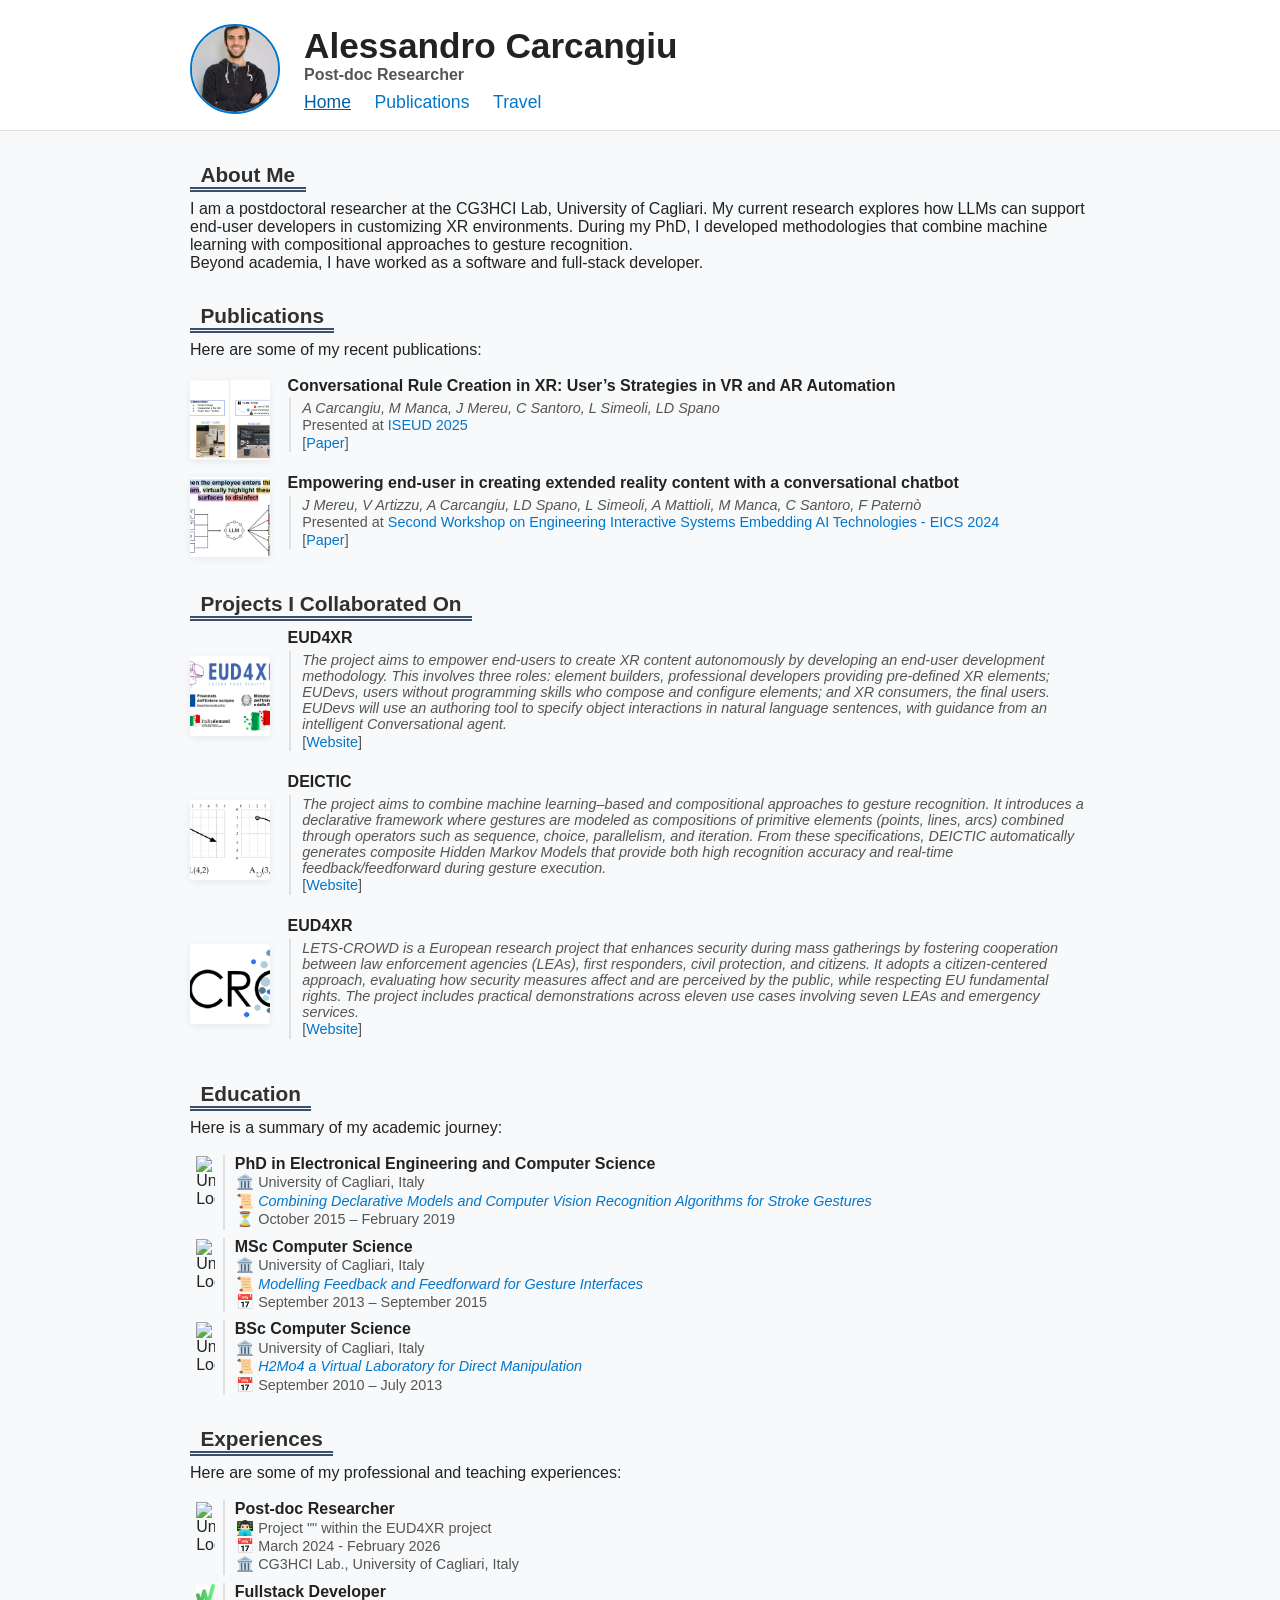
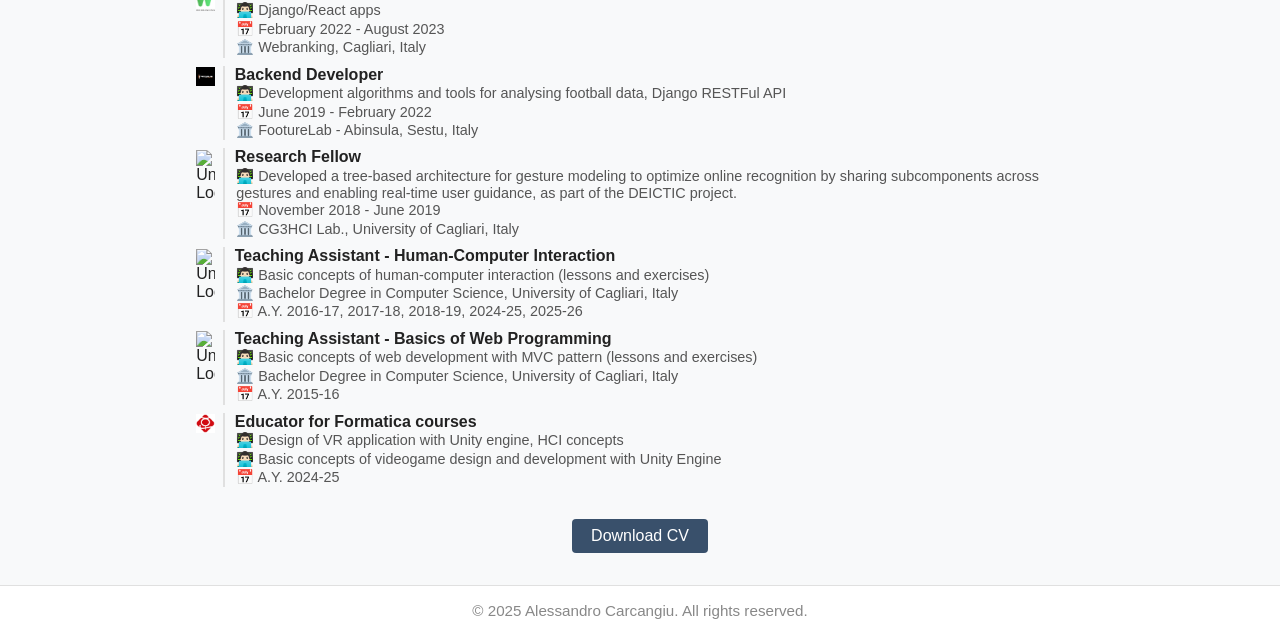
==== commit 87018a6a: "update publications and places" ====
--- a/index.html
+++ b/index.html
@@ -144,7 +144,7 @@
                     <div class="resume-content-col">
                       <div><strong>PhD in Electronical Engineering and Computer Science</strong></div>
                       <div class="university">🏛️ University of Cagliari, Italy</div>
-                      <div class="university">🛠️ Currently working on <i>Volume Maps</i></div>
+                        <div class="university">📜 <a href="/data/phd_thesis_alessandro_carcangiu_combining_declarative_models_and_computer_vision_recognition_algorithms_for_stroke_gestures.pdf"><i>Combining Declarative Models and Computer Vision Recognition Algorithms for Stroke Gestures</i></a></div>
                       <div class="university">⏳ October 2015 – February 2019</div>
                     </div>
                   </div>
@@ -157,7 +157,7 @@
                     <div class="resume-content-col">
                       <div><strong>MSc Computer Science</strong></div>
                       <div class="university">🏛️ University of Cagliari, Italy</div>
-                      <div class="university">📜 <a href="https://github.com/AlessandroCarcangiu/AlessandroCarcangiu/blob/main/Tesi_Magistrale_Alessandro_Carcangiu.pdf"><i>Modelling Feedback and Feedforward for Gesture Interfaces</i></a></div>
+                      <div class="university">📜 <a href="/data/msc_thesis_modelling_feedback_and_feedforward_for_gesture_interfaces.pdf"><i>Modelling Feedback and Feedforward for Gesture Interfaces</i></a></div>
                       <div class="university">📅 September 2013 – September 2015</div>
                     </div>
                   </div>
@@ -170,7 +170,7 @@
                     <div class="resume-content-col">
                       <div><strong>BSc Computer Science</strong></div>
                       <div class="university">🏛️ University of Cagliari, Italy</div>
-                      <div class="university">📜 <a href="https://github.com/AlessandroCarcangiu/AlessandroCarcangiu/blob/main/Tesi_Triennale_Alessandro_Carcangiu.pdf"><i>H2Mo4 a Virtual Laboratory for Direct Manipulation</i></a></div>
+                      <div class="university">📜 <a href="/data/bsc_thesis_h2mo4_a_virtual_laboratory_for_direct_manipulation.pdf"><i>H2Mo4 a Virtual Laboratory for Direct Manipulation</i></a></div>
                       <div class="university">📅 September 2010 – July 2013</div>
                     </div>
                   </div>
--- a/styles.css
+++ b/styles.css
@@ -209,21 +209,92 @@
 }
 
 /* publications */
-.pub-list { list-style:none; padding:0; }
-.pub-item { padding:.6rem 0 1rem; border-bottom:1px solid #eee; }
-.year-divider { font-weight:700; margin:1rem 0 .25rem; color:#303030; }
-.publication-title { display:block; font-weight:700; font-size:1.05rem; }
-.publication-title-mobile { display:none; } /* classe mantenuta per coerenza con lo stile esistente */
-.publication-cite { margin-top:.25rem; }
-.publication-cite-line { display:none; } /* disattivo la linea laterale, se presente nello stile globale */
-.university { color:#444; margin:.15rem 0; }
-.pub-meta { font-size:.9em; color:#555; margin-top:.2rem }
-.tag {
-  display:inline-block; font-size:.8em; background:#eef4fa; border:1px solid #d8e6f5;
-  padding:.05rem .4rem; border-radius:999px; margin-right:.35rem;
-}
-details.bib { margin-top:.35rem; }adding:.05rem .4rem; border-radius:999px; margin-right:.35rem;
-}
+.pub-year { margin: 1.4rem 0 .4rem; font-size: 1.25rem; }
+.pub-list { list-style: none; padding: 0; margin: 0; }
+.pub-item { padding: .6rem 0 .9rem; border-bottom: 1px solid #eee; }
+.pub-main .authors { color:#333; }
+.pub-main .title { display:inline; font-weight:700; margin:.1rem 0; }
+.pub-main .venue { color:#444; font-size:.95rem; margin:.2rem 0; }
+.title.p-name + .pub-tags { margin-left: .75rem; }
+.pub-tags {
+  display:inline-flex;
+  gap:.25rem;
+}
+.pub-tag {
+  display:inline-block;
+  padding:.35rem .35rem;
+  font-size:.72rem;
+  line-height:1.1;
+  color:#fff;
+}
+.pub-tag.tag-proc {
+  background:#1e90ff;
+}
+.pub-tag.tag-journal {
+  background:#2ea44f;
+}
+.pub-tag.tag-best {
+  background: #e11d48;
+}
+.additional-publisher {
+  color:#555;
+}
+.pub-actions {
+  margin-top:.25rem;
+  font-size:.95rem;
+  display:flex;
+  gap:.5rem;
+  flex-wrap:wrap;
+  align-items: baseline;
+}
+.links-label {
+  color:#333;
+  margin-right:.25rem;
+}
+.links-inline a {
+  text-decoration: underline;
+}
+details.bib summary {
+  color: inherit;
+  text-decoration: underline;
+  cursor: pointer;
+  display: inline-flex;
+  align-items: center;
+}
+details.bib summary::after { content: " ▸"; }
+details.bib[open] summary { text-decoration: none; }
+details.bib[open] summary::after { content: " ▾"; }
+pre.bibtex {
+  background:#f7f9fc; border:1px solid #e9eef5; border-radius:6px;
+  padding:.6rem; overflow:auto; margin-top:.4rem;
+}
+.links-inline {
+  display:inline-flex;
+  gap:.4rem;
+  align-items:center;
+}
+.icon-link {
+  color:#6b7280;
+}
+.icon-link:hover {
+  color:#111827;
+}
+.icon-link i,
+.icon-link svg {
+  color:inherit !important;
+  fill: currentColor;
+}
+.icon-link img.icon {
+  width:16px;
+  height:16px;
+  filter:grayscale(100%);
+  opacity:.95;
+}
+.icon-link:hover img.icon {
+  filter:none;
+  opacity:1;
+}
+
 
 /* Responsive Styles */
 @media (max-width: 700px) {
@@ -253,6 +324,7 @@
     width: 90px;
     height: 90px;
   }
+  .links-inline { display:inline; }
 }
 
 @media (min-width: 701px) {
@@ -264,3 +336,12 @@
     display: block;
   }
 }
+
+@media (hover:hover) {
+  .pub-tag:hover {
+    filter: saturate(1.15);
+    transform: translateY(-1px);
+    box-shadow: 0 3px 6px rgba(0,0,0,.12);
+    transition: all .12s ease;
+  }
+}
